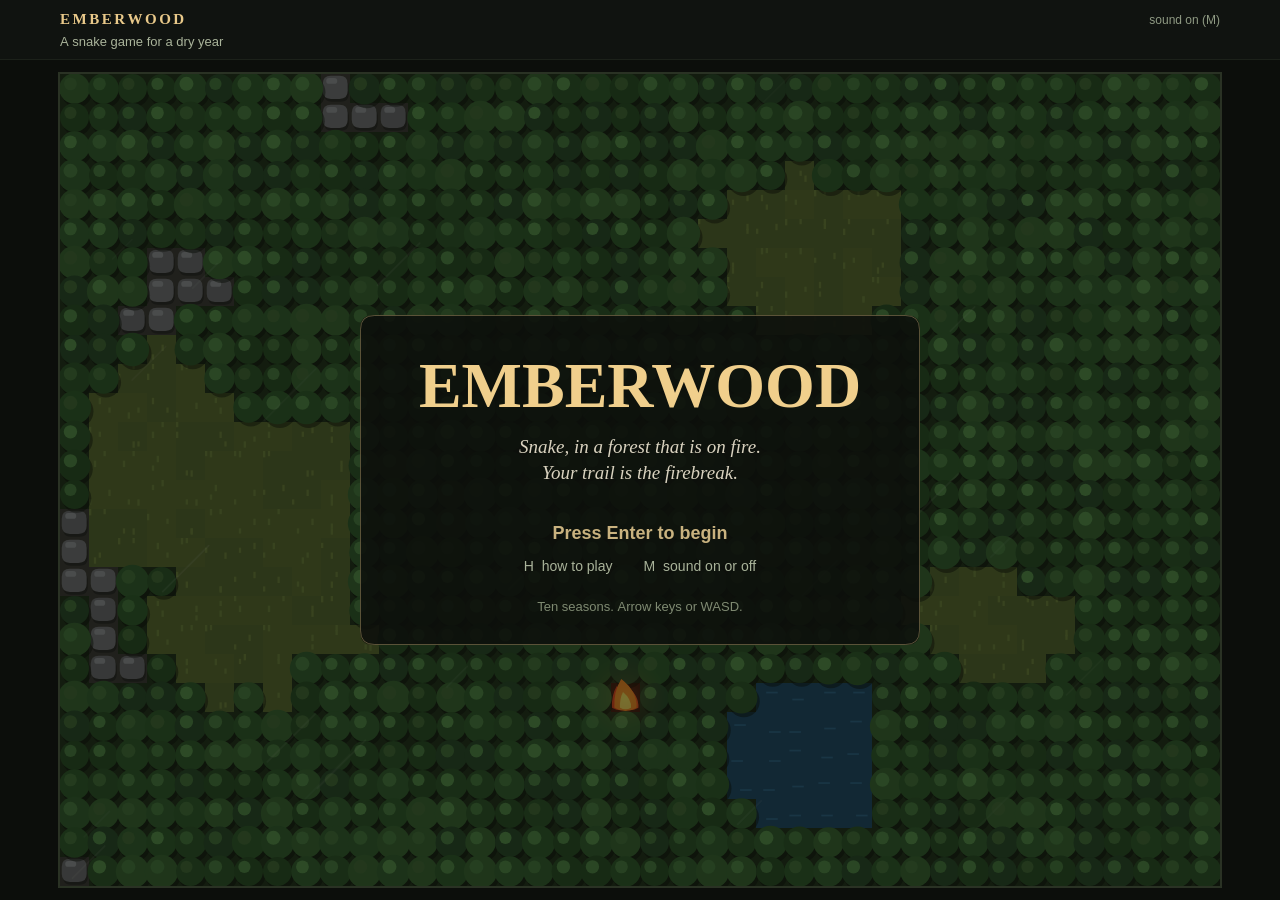
==== emberwood/Emberwood.html @ 61c98f0e "Emberwood: a snake game where your trail is the firebreak Single-file HTML game for Mac (double-clic" ====
<!doctype html>
<html lang="en">
<head>
<meta charset="utf-8">
<meta name="viewport" content="width=device-width, initial-scale=1">
<title>Emberwood</title>
<style>
  html, body { margin: 0; height: 100%; background: #0c0e0b; overflow: hidden; }
  canvas { display: block; outline: none; }
</style>
</head>
<body>
<canvas id="c" tabindex="0"></canvas>
<script>
/*
  EMBERWOOD
  Snake, in a forest that is on fire. Your trail is the firebreak.

  Everything is in this one file: no libraries, no network, no assets.
  Double-click the file to play in your browser.
*/
(function () {
'use strict';

// ---------------------------------------------------------------- constants
const COLS = 40, ROWS = 28, N = COLS * ROWS;
const STEP = 25;                 // simulation step in ms (40 steps per second)
const FIRE_EVERY = 10;           // fire spreads every 10 steps (250 ms)
const GROUND = 0, TREE = 1, FIRE = 2, ASH = 3, ROCK = 4, WATER = 5, MEADOW = 6;
const DIRV = { up: [0, -1], down: [0, 1], left: [-1, 0], right: [1, 0] };
const OPP = { up: 'down', down: 'up', left: 'right', right: 'left' };
const N4 = [[1, 0], [-1, 0], [0, 1], [0, -1]];
// wind directions, clockwise from east (the direction the wind blows toward)
const WIND = [[1, 0], [1, 1], [0, 1], [-1, 1], [-1, 0], [-1, -1], [0, -1], [1, -1]]
  .map(v => { const l = Math.hypot(v[0], v[1]); return [v[0] / l, v[1] / l]; });
const START_LEN = 4, FRUIT_GROW = 2, MIN_STRIKE_DIST = 12, DEW_RADIUS = 6;
const sec = s => Math.round(s * 1000 / STEP);

// ---------------------------------------------------------------- random
function mulberry32(a) {
  return function () {
    a |= 0; a = a + 0x6D2B79F5 | 0;
    let t = Math.imul(a ^ a >>> 15, 1 | a);
    t = t + Math.imul(t ^ t >>> 7, 61 | t) ^ t;
    return ((t ^ t >>> 14) >>> 0) / 4294967296;
  };
}
let rand = mulberry32((Date.now() ^ 0x9e3779b9) >>> 0);
const ri = n => Math.floor(rand() * n);

// ---------------------------------------------------------------- seasons
// spread: chance per fire step that fire jumps to a neighbouring tree (before wind)
// burn: fire steps a tree burns for; burst: chance a strike also lights each neighbour
// spot: chance per burning tree per fire step of an ember jumping 2-3 cells downwind
// road / brush: steps per move on open ground / when pushing into trees
// target: percentage of the forest that must survive the season
const LEVELS = [
  { name: 'First Spark', blurb: 'A calm day. Three strikes. Learn how fire moves.',
    seed: 101, meadows: 6, lakes: 1, rocks: 4, river: 0, strikes: 3, pairs: 0, window: 40, warn: 3.0,
    wind: 0.15, shift: 0, spread: 0.052, burn: 12, burst: 0.3, spot: 0, road: 5, brush: 7, fruit: 3, dew: 0, target: 74 },
  { name: 'Kindling', blurb: 'A light breeze. Fire runs faster downwind.',
    seed: 202, meadows: 5, lakes: 2, rocks: 4, river: 0, strikes: 4, pairs: 0, window: 48, warn: 2.8,
    wind: 0.3, shift: 0, spread: 0.052, burn: 12, burst: 0.4, spot: 0, road: 5, brush: 7, fruit: 3, dew: 0, target: 70 },
  { name: 'The River', blurb: 'Water stops fire, and it stops you. Cross at the fords. The wind will turn.',
    seed: 303, meadows: 4, lakes: 0, rocks: 3, river: 1, strikes: 5, pairs: 0, window: 54, warn: 2.6,
    wind: 0.32, shift: 24, spread: 0.052, burn: 12, burst: 0.4, spot: 0, road: 5, brush: 7, fruit: 3, dew: 1, target: 66 },
  { name: 'Gusts', blurb: 'Strong wind carries embers over thin firebreaks. Cut wider downwind.',
    seed: 404, meadows: 4, lakes: 1, rocks: 4, river: 0, strikes: 6, pairs: 0, window: 58, warn: 2.5,
    wind: 0.55, shift: 18, spread: 0.05, burn: 12, burst: 0.4, spot: 0.0015, road: 4, brush: 6, fruit: 3, dew: 1, target: 64 },
  { name: 'Twin Bolts', blurb: 'Lightning now strikes in pairs. Choose which fire to fight first.',
    seed: 505, meadows: 4, lakes: 2, rocks: 5, river: 2, strikes: 8, pairs: 1, window: 60, warn: 2.4,
    wind: 0.4, shift: 22, spread: 0.052, burn: 12, burst: 0.5, spot: 0.0015, road: 4, brush: 6, fruit: 3, dew: 1, target: 60 },
  { name: 'Old Growth', blurb: 'Deep forest with no meadows to slow the fire.',
    seed: 606, meadows: 0, lakes: 1, rocks: 7, river: 0, strikes: 7, pairs: 0, window: 64, warn: 2.3,
    wind: 0.4, shift: 20, spread: 0.05, burn: 12, burst: 0.5, spot: 0.0015, road: 4, brush: 6, fruit: 4, dew: 1, target: 56 },
  { name: 'Dry Season', blurb: 'Everything is tinder. Warnings come later.',
    seed: 707, meadows: 3, lakes: 0, rocks: 3, river: 1, strikes: 8, pairs: 1, window: 64, warn: 2.1,
    wind: 0.45, shift: 18, spread: 0.056, burn: 12, burst: 0.55, spot: 0.002, road: 4, brush: 6, fruit: 4, dew: 1, target: 46 },
  { name: 'Squall', blurb: 'A gale that keeps changing its mind.',
    seed: 808, meadows: 4, lakes: 2, rocks: 4, river: 0, strikes: 8, pairs: 0, window: 68, warn: 2.0,
    wind: 0.7, shift: 13, spread: 0.056, burn: 12, burst: 0.5, spot: 0.003, road: 4, brush: 6, fruit: 4, dew: 1, target: 46 },
  { name: 'Tinderbox', blurb: 'More strikes than you can reach. Save what you can.',
    seed: 909, meadows: 3, lakes: 1, rocks: 5, river: 2, strikes: 10, pairs: 1, window: 70, warn: 1.9,
    wind: 0.5, shift: 16, spread: 0.058, burn: 12, burst: 0.6, spot: 0.0025, road: 4, brush: 6, fruit: 4, dew: 1, target: 40 },
  { name: 'Crown Fire', blurb: 'The last storm of the year.',
    seed: 1010, meadows: 2, lakes: 1, rocks: 5, river: 1, strikes: 12, pairs: 1, window: 75, warn: 1.8,
    wind: 0.6, shift: 15, spread: 0.06, burn: 12, burst: 0.6, spot: 0.003, road: 4, brush: 6, fruit: 4, dew: 1, target: 32 },
];

function cfgFor(i) {
  if (i < LEVELS.length) return LEVELS[i];
  const e = i - LEVELS.length + 1, b = LEVELS[i % LEVELS.length];
  return Object.assign({}, b, {
    name: 'Endless ' + e + ': ' + b.name, blurb: 'The storms keep coming.',
    seed: b.seed * 31 + e * 7919, strikes: 12 + e, pairs: 1, window: 75, warn: Math.max(1.4, 1.8 - 0.05 * e),
    wind: Math.min(0.85, 0.55 + 0.04 * e), shift: 14, spread: Math.min(0.075, 0.06 + 0.002 * e), burn: 12,
    burst: 0.6, spot: 0.003, road: 4, brush: 6, fruit: 4, dew: 1, target: Math.max(20, 34 - 2 * e),
  });
}

// ---------------------------------------------------------------- state
function loadBest() { try { return parseInt(localStorage.getItem('emberwood.best') || '0', 10) || 0; } catch (e) { return 0; } }
function saveBest() { try { localStorage.setItem('emberwood.best', String(S.best)); } catch (e) { /* private mode */ } }

const S = {
  mode: 'title', modeT: 0,
  season: 0, endless: false, score: 0, lives: 3, best: loadBest(), seasonsCleared: 0, lifeGained: false,
  cfg: LEVELS[0],
  T: new Uint8Array(N), burn: new Uint8Array(N), V: new Uint8Array(N),
  snake: [], dir: 'right', queue: [], grow: 0, moveCD: 0, spawn: { x: 6, y: 14 },
  st: 0, acc: 0,
  schedule: [], strikes: [],
  wind: 0, windStr: 0, windNext: -1, windShiftAt: -1,
  fruits: [], fruitQ: [], dew: null, dewAt: -1,
  trees0: 1, burned: 0, carved: 0, fireIdx: [], fireCount: 0,
  eaten: 0, groundedN: 0, endT: 0, result: null, deathReason: '',
  dirty: true, noSnake: false,
  demoAcc: 0, demoClock: 0, demoNext: 0,
  fx: { p: [], txt: [], bolts: [], flash: 0, shake: 0 },
};

// ---------------------------------------------------------------- map generation
function generate(cfg) {
  const r = mulberry32(cfg.seed);
  const T = S.T;
  T.fill(TREE); S.burn.fill(0);
  for (let i = 0; i < N; i++) S.V[i] = Math.floor(r() * 256);
  const inb = (x, y) => x >= 0 && y >= 0 && x < COLS && y < ROWS;
  const blob = (cx, cy, rad, type) => {
    for (let y = Math.floor(cy - rad - 2); y <= cy + rad + 2; y++)
      for (let x = Math.floor(cx - rad - 2); x <= cx + rad + 2; x++) {
        if (!inb(x, y)) continue;
        const d = Math.hypot(x - cx, (y - cy) * 1.15);
        if (d < rad + (r() - 0.5) * 1.4) T[y * COLS + x] = type;
      }
  };
  for (let k = 0; k < cfg.meadows; k++) blob(2 + r() * 36, 2 + r() * 24, 1.6 + r() * 2.2, MEADOW);
  for (let k = 0; k < cfg.lakes; k++) blob(4 + r() * 32, 3 + r() * 22, 1.8 + r() * 1.8, WATER);
  for (let k = 0; k < cfg.rocks; k++) {
    let x = Math.floor(r() * COLS), y = Math.floor(r() * ROWS);
    const len = 5 + Math.floor(r() * 10);
    for (let s = 0; s < len; s++) {
      if (inb(x, y)) T[y * COLS + x] = ROCK;
      const d = N4[Math.floor(r() * 4)]; x += d[0]; y += d[1];
    }
  }
  if (cfg.river === 1) {            // north to south
    let x = 13 + Math.floor(r() * 14);
    const fords = [4 + Math.floor(r() * 4), 12 + Math.floor(r() * 4), 20 + Math.floor(r() * 4)];
    for (let y = 0; y < ROWS; y++) {
      const ford = fords.some(f => y === f || y === f + 1);
      for (let w = 0; w < 2; w++) T[y * COLS + x + w] = ford ? MEADOW : WATER;
      if (r() < 0.35 && y < ROWS - 1) {
        const nx = Math.max(12, Math.min(COLS - 4, x + (r() < 0.5 ? -1 : 1)));
        if (nx !== x) { const join = nx > x ? x + 2 : x - 1; if (inb(join, y)) T[y * COLS + join] = ford ? MEADOW : WATER; }
        x = nx;
      }
    }
  } else if (cfg.river === 2) {     // west to east
    let y = 6 + Math.floor(r() * 4);
    const fords = [8 + Math.floor(r() * 5), 19 + Math.floor(r() * 5), 30 + Math.floor(r() * 5)];
    for (let x = 0; x < COLS; x++) {
      const ford = fords.some(f => x === f || x === f + 1);
      for (let w = 0; w < 2; w++) T[(y + w) * COLS + x] = ford ? MEADOW : WATER;
      if (r() < 0.3 && x < COLS - 1) {
        const ny = Math.max(4, Math.min(ROWS - 4, y + (r() < 0.5 ? -1 : 1)));
        if (ny !== y) { const join = ny > y ? y + 2 : y - 1; if (inb(x, join)) T[join * COLS + x] = ford ? MEADOW : WATER; }
        y = ny;
      }
    }
  }
  // the glade the snake starts in
  const sx = S.spawn.x, sy = S.spawn.y;
  for (let y = sy - 2; y <= sy + 2; y++) for (let x = 1; x <= sx + 3; x++) T[y * COLS + x] = MEADOW;
  // anything you cannot reach becomes rock
  const seen = new Uint8Array(N), q = [sy * COLS + sx]; seen[q[0]] = 1;
  while (q.length) {
    const i = q.pop(), x = i % COLS, y = (i / COLS) | 0;
    for (const d of N4) {
      const nx = x + d[0], ny = y + d[1]; if (!inb(nx, ny)) continue;
      const j = ny * COLS + nx;
      if (seen[j] || T[j] === ROCK || T[j] === WATER) continue;
      seen[j] = 1; q.push(j);
    }
  }
  let trees = 0;
  for (let i = 0; i < N; i++) {
    if (!seen[i] && T[i] !== ROCK && T[i] !== WATER) T[i] = ROCK;
    if (T[i] === TREE) trees++;
  }
  S.trees0 = trees;
  S.dirty = true;
}

// ---------------------------------------------------------------- season flow
function setMode(m) { S.mode = m; S.modeT = 0; }

function startGame() {
  S.score = 0; S.lives = 3; S.seasonsCleared = 0; S.endless = false;
  startSeason(0);
  sfx('start');
}

function startSeason(i) {
  S.season = i; S.cfg = cfgFor(i);
  generate(S.cfg);
  S.burned = 0; S.carved = 0; S.st = 0; S.acc = 0; S.eaten = 0; S.groundedN = 0; S.endT = 0;
  S.result = null; S.lifeGained = false; S.seasonScore0 = S.score;
  S.fireIdx = []; S.fireCount = 0;
  resetSnake();
  S.fruits = []; S.fruitQ = [];
  for (let k = 0; k < S.cfg.fruit; k++) spawnFruit();
  S.dew = null; S.dewAt = S.cfg.dew ? sec(S.cfg.window * 0.45) : -1;
  buildSchedule();
  S.strikes = [];
  S.wind = ri(8); S.windStr = S.cfg.wind; S.windNext = -1;
  S.windShiftAt = S.cfg.shift ? sec(S.cfg.shift) : -1;
  S.fx.p.length = 0; S.fx.txt.length = 0; S.fx.bolts.length = 0;
  setMode('ready');
}

function resetSnake() {
  S.snake = [];
  for (let k = 0; k < START_LEN; k++) S.snake.push({ x: S.spawn.x - k, y: S.spawn.y });
  S.dir = 'right'; S.queue = []; S.grow = 0; S.moveCD = 1;
}

function buildSchedule() {
  const cfg = S.cfg;
  const groups = cfg.pairs ? Math.ceil(cfg.strikes / 2) : cfg.strikes;
  const first = sec(3.5), span = sec(cfg.window) - first;
  let left = cfg.strikes;
  S.schedule = [];
  for (let g = 0; g < groups; g++) {
    const land = first + Math.round(span * (g + 0.15 + 0.7 * rand()) / groups);
    const count = cfg.pairs ? Math.min(2, left) : 1; left -= count;
    S.schedule.push({ warnAt: Math.max(1, land - sec(cfg.warn)), landAt: land, count, started: false, done: false });
  }
}

function strikesLeft() { let n = 0; for (const g of S.schedule) if (!g.done) n += g.count; return n; }

function endSeason(pass) {
  const saved = savedPct();
  const res = { pass, saved, fruit: S.eaten, grounded: S.groundedN, length: S.snake.length, points: 0, lifeGained: false };
  if (pass) {
    res.forestPts = Math.round(saved) * 10;
    res.lengthPts = S.snake.length * 5;
    res.bonus = 250;
    res.points = res.forestPts + res.lengthPts + res.bonus;
    S.score += res.points;
    S.seasonsCleared++;
    if (S.seasonsCleared % 3 === 0 && S.lives < 5) { S.lives++; res.lifeGained = true; }
    sfx('clear');
  } else {
    S.lives--;
    sfx('fail');
  }
  if (S.score > S.best) { S.best = S.score; saveBest(); }
  S.result = res;
  setMode('tally');
}

function afterTally() {
  const r = S.result;
  if (!r.pass && S.lives <= 0) { setMode('gameover'); return; }
  if (!r.pass) { startSeason(S.season); return; }
  if (S.season === LEVELS.length - 1 && !S.endless) { setMode('victory'); return; }
  startSeason(S.season + 1);
}

function die(reason) {
  S.deathReason = reason;
  setMode('dying');
  sfx('death');
  S.fx.shake = 10;
  for (const s of S.snake) for (let k = 0; k < 3; k++)
    particle({ x: s.x + 0.5, y: s.y + 0.5, vx: (rand() - 0.5) * 5, vy: (rand() - 0.5) * 5, life: 900, size: 0.18, col: k ? '#bff7ee' : '#ff9b5a', kind: 'spark' });
}

function afterDeath() {
  S.lives--;
  if (S.score > S.best) { S.best = S.score; saveBest(); }
  if (S.lives <= 0) { setMode('gameover'); return; }
  resetSnake();
  setMode('ready');
}

const DEATH_TEXT = {
  fire: 'You slithered into the fire.', rock: 'You hit a rock.', water: 'You swam into the river. Snakes in this wood cannot swim.',
  edge: 'You ran off the edge of the wood.', self: 'You bit your own tail.',
};

// ---------------------------------------------------------------- simulation
function step() {
  S.st++;
  if (!S.noSnake && --S.moveCD <= 0) { moveSnake(); if (S.mode !== 'play') return; }
  if (S.st % FIRE_EVERY === 0) fireStep();
  strikesUpdate();
  windUpdate();
  fruitUpdate();
  dewUpdate();
  checkEnd();
}

function into(h, d, nb) { if (!nb) return false; const v = DIRV[d]; return h.x + v[0] === nb.x && h.y + v[1] === nb.y; }
function segAt(x, y) { const sn = S.snake; for (let k = 0; k < sn.length; k++) if (sn[k].x === x && sn[k].y === y) return k; return -1; }

function moveSnake() {
  const h = S.snake[0], neck = S.snake[1];
  while (S.queue.length) { const d = S.queue.shift(); if (!into(h, d, neck)) { S.dir = d; break; } }
  if (into(h, S.dir, neck)) S.dir = OPP[S.dir];
  const v = DIRV[S.dir], nx = h.x + v[0], ny = h.y + v[1];
  if (nx < 0 || ny < 0 || nx >= COLS || ny >= ROWS) return die('edge');
  const i = ny * COLS + nx, c = S.T[i];
  if (c === ROCK) return die('rock');
  if (c === WATER) return die('water');
  if (c === FIRE) return die('fire');
  const k = segAt(nx, ny);
  if (k >= 0 && !(k === S.snake.length - 1 && S.grow === 0)) return die('self');
  S.snake.unshift({ x: nx, y: ny });
  if (S.grow > 0) S.grow--; else S.snake.pop();
  let brush = false;
  if (c === TREE) {
    S.T[i] = GROUND; S.carved++; brush = true; S.dirty = true;
    for (let n = 0; n < 3; n++)
      particle({ x: nx + 0.5, y: ny + 0.5, vx: (rand() - 0.5) * 3, vy: (rand() - 0.5) * 3, life: 500, size: 0.12, col: rand() < 0.5 ? '#4f8a42' : '#6ea653', kind: 'leaf' });
    sfx('rustle');
  }
  const f = S.fruits.findIndex(o => o.x === nx && o.y === ny);
  if (f >= 0) {
    S.fruits.splice(f, 1); S.grow += FRUIT_GROW; S.eaten++; S.score += 50;
    S.fruitQ.push(S.st + sec(2 + rand() * 3));
    text(nx + 0.5, ny - 0.2, '+50', '#ffd27a');
    for (let n = 0; n < 8; n++) particle({ x: nx + 0.5, y: ny + 0.5, vx: (rand() - 0.5) * 6, vy: (rand() - 0.5) * 6, life: 500, size: 0.1, col: '#ffcf6a', kind: 'spark' });
    sfx('eat');
  }
  if (S.dew && S.dew.x === nx && S.dew.y === ny) douse(nx, ny);
  S.moveCD = brush ? S.cfg.brush : S.cfg.road;
}

function ignite(j) {
  S.T[j] = FIRE; S.burn[j] = S.cfg.burn + ri(5); S.burned++;
  const x = j % COLS, y = (j / COLS) | 0;
  const f = S.fruits.findIndex(o => o.x === x && o.y === y);
  if (f >= 0) { S.fruits.splice(f, 1); S.fruitQ.push(S.st + sec(3 + rand() * 3)); }
  if (S.dew && S.dew.x === x && S.dew.y === y) S.dew = null;
}

function fireStep() {
  const T = S.T, B = S.burn, cfg = S.cfg, w = WIND[S.wind], ws = S.windStr;
  const ign = [], list = [];
  for (let i = 0; i < N; i++) {
    if (T[i] !== FIRE) continue;
    const x = i % COLS, y = (i / COLS) | 0;
    for (let k = 0; k < 4; k++) {
      const dx = N4[k][0], dy = N4[k][1], nx = x + dx, ny = y + dy;
      if (nx < 0 || ny < 0 || nx >= COLS || ny >= ROWS) continue;
      const j = ny * COLS + nx;
      if (T[j] !== TREE) continue;
      const f = Math.max(0.12, 1 + 1.8 * ws * (dx * w[0] + dy * w[1]));
      if (rand() < cfg.spread * f) ign.push(j);
    }
    if (cfg.spot > 0 && ws > 0.2 && rand() < cfg.spot) {
      const d = 2 + ri(2), tx = Math.round(x + w[0] * d), ty = Math.round(y + w[1] * d);
      if (tx >= 0 && ty >= 0 && tx < COLS && ty < ROWS && T[ty * COLS + tx] === TREE) {
        ign.push(ty * COLS + tx);
        for (let n = 0; n < 4; n++) particle({ x: x + 0.5, y: y + 0.5, vx: (tx - x) * (1.2 + rand() * 0.5), vy: (ty - y) * (1.2 + rand() * 0.5) - 0.5, life: 700, size: 0.09, col: '#ffb347', kind: 'spark' });
      }
    }
    if (--B[i] <= 0) T[i] = ASH; else list.push(i);
  }
  for (const j of ign) if (T[j] === TREE) { ignite(j); list.push(j); }
  S.fireIdx = list; S.fireCount = list.length; S.dirty = true;
}

function pickTarget() {
  const h = S.snake[0];
  let best = null, bs = -1;
  for (let a = 0; a < 500; a++) {
    if (best && a > 80) break;
    const x = ri(COLS), y = ri(ROWS), i = y * COLS + x;
    if (S.T[i] !== TREE) continue;
    if (h && Math.abs(x - h.x) + Math.abs(y - h.y) < MIN_STRIKE_DIST) continue;
    if (S.strikes.some(s => Math.abs(s.x - x) + Math.abs(s.y - y) < 6)) continue;
    let sc = rand() * 3;
    for (let dy = -2; dy <= 2; dy++) for (let dx = -2; dx <= 2; dx++) {
      const xx = x + dx, yy = y + dy;
      if (xx >= 0 && yy >= 0 && xx < COLS && yy < ROWS && S.T[yy * COLS + xx] === TREE) sc++;
    }
    if (sc > bs) { bs = sc; best = { x, y }; }
  }
  return best;
}

function strikesUpdate() {
  for (const g of S.schedule) {
    if (!g.started && S.st >= g.warnAt) {
      g.started = true;
      for (let c = 0; c < g.count; c++) { const t = pickTarget(); if (t) S.strikes.push({ x: t.x, y: t.y, warnAt: S.st, landAt: g.landAt }); }
      sfx('warn');
    }
  }
  for (let k = S.strikes.length - 1; k >= 0; k--) {
    const s = S.strikes[k];
    if (S.st >= s.landAt) { S.strikes.splice(k, 1); land(s); }
  }
  for (const g of S.schedule) if (g.started && !g.done && S.st >= g.landAt) g.done = true;
}

function land(s) {
  const i = s.y * COLS + s.x;
  bolt(s.x, s.y);
  if (S.T[i] === TREE) {
    ignite(i); S.fireIdx.push(i); S.fireCount++;
    for (const d of N4) {
      const nx = s.x + d[0], ny = s.y + d[1];
      if (nx < 0 || ny < 0 || nx >= COLS || ny >= ROWS) continue;
      const j = ny * COLS + nx;
      if (S.T[j] === TREE && rand() < S.cfg.burst) { ignite(j); S.fireIdx.push(j); S.fireCount++; }
    }
  } else if (S.T[i] === GROUND) {
    S.score += 30; S.groundedN++;
    text(s.x + 0.5, s.y - 0.3, 'Grounded +30', '#bfe6ff');
    sfx('ground');
  }
  S.dirty = true;
}

function windUpdate() {
  const cfg = S.cfg;
  if (!cfg.shift || S.windShiftAt < 0) return;
  if (S.windNext < 0 && S.st >= S.windShiftAt - sec(3)) {
    const turn = (rand() < 0.5 ? -1 : 1) * (rand() < 0.6 ? 1 : 2);
    S.windNext = (S.wind + turn + 8) % 8;
  }
  if (S.st >= S.windShiftAt) {
    S.wind = S.windNext; S.windNext = -1;
    S.windShiftAt = S.st + Math.round(sec(cfg.shift) * (0.8 + 0.4 * rand()));
    sfx('wind');
  }
}

function spawnFruit() {
  const h = S.snake[0];
  for (let a = 0; a < 400; a++) {
    const x = ri(COLS), y = ri(ROWS);
    if (S.T[y * COLS + x] !== TREE) continue;
    if (h && Math.abs(x - h.x) + Math.abs(y - h.y) < 6) continue;
    if (S.fruits.some(f => f.x === x && f.y === y)) continue;
    if (S.dew && S.dew.x === x && S.dew.y === y) continue;
    S.fruits.push({ x, y, ph: rand() * 6.28 });
    return true;
  }
  return false;
}

function fruitUpdate() {
  for (let k = S.fruitQ.length - 1; k >= 0; k--) {
    if (S.st >= S.fruitQ[k]) { S.fruitQ.splice(k, 1); if (!spawnFruit()) S.fruitQ.push(S.st + sec(3)); }
  }
}

function dewUpdate() {
  if (S.dewAt > 0 && S.st >= S.dewAt && !S.dew) {
    S.dewAt = -1;
    const h = S.snake[0];
    for (let a = 0; a < 400; a++) {
      const x = ri(COLS), y = ri(ROWS);
      if (S.T[y * COLS + x] !== TREE) continue;
      if (h && Math.abs(x - h.x) + Math.abs(y - h.y) < 8) continue;
      if (S.fruits.some(f => f.x === x && f.y === y)) continue;
      S.dew = { x, y, until: S.st + sec(20) };
      sfx('dew');
      break;
    }
  }
  if (S.dew && S.st > S.dew.until) S.dew = null;
}

function douse(cx, cy) {
  S.dew = null;
  let n = 0;
  for (let y = cy - DEW_RADIUS; y <= cy + DEW_RADIUS; y++) for (let x = cx - DEW_RADIUS; x <= cx + DEW_RADIUS; x++) {
    if (x < 0 || y < 0 || x >= COLS || y >= ROWS) continue;
    if (Math.hypot(x - cx, y - cy) > DEW_RADIUS + 0.3) continue;
    const i = y * COLS + x;
    if (S.T[i] === FIRE) { S.T[i] = ASH; n++; }
  }
  S.fireIdx = S.fireIdx.filter(i => S.T[i] === FIRE); S.fireCount = S.fireIdx.length;
  S.score += 40;
  text(cx + 0.5, cy - 0.3, n ? 'Rain! ' + n + ' fires out' : 'Rain +40', '#a8dcff');
  for (let k = 0; k < 90; k++) {
    const a = rand() * 6.28, rr = rand() * DEW_RADIUS;
    particle({ x: cx + 0.5 + Math.cos(a) * rr, y: cy + 0.5 + Math.sin(a) * rr - 1.5, vx: 0.4, vy: 7 + rand() * 4, life: 380 + rand() * 300, size: 0.06, col: '#bfe3ff', kind: 'rain' });
  }
  S.dirty = true;
  sfx('rain');
}

function savedPct() { return 100 * (1 - S.burned / Math.max(1, S.trees0)); }

function checkEnd() {
  if (S.mode !== 'play') return;
  if (savedPct() < S.cfg.target) { endSeason(false); return; }
  const pending = strikesLeft() > 0 || S.strikes.length > 0;
  if (!pending && S.fireCount === 0) {
    if (++S.endT > sec(1)) endSeason(true);
  } else S.endT = 0;
  // safety valve: a long-burning season ends in rain
  if (S.st > sec(S.cfg.window + 150)) {
    for (let i = 0; i < N; i++) if (S.T[i] === FIRE) S.T[i] = ASH;
    S.fireIdx = []; S.fireCount = 0; S.dirty = true;
  }
}

function enqueue(d) {
  const last = S.queue.length ? S.queue[S.queue.length - 1] : S.dir;
  if (d === last) return;
  if (S.queue.length && d === OPP[last]) return;
  if (S.queue.length >= 3) return;
  S.queue.push(d);
}

// ---------------------------------------------------------------- title-screen demo
function demoInit() {
  S.cfg = Object.assign({}, LEVELS[3], { seed: (Math.random() * 1e9) | 0, spot: 0.003 });
  generate(S.cfg);
  S.snake = []; S.strikes = []; S.fruits = []; S.dew = null; S.burned = 0; S.fireIdx = []; S.fireCount = 0;
  S.wind = ri(8); S.windStr = 0.5; S.demoAcc = 0; S.demoClock = 0; S.demoNext = 2;
}
function demoUpdate(dt) {
  S.demoAcc += dt;
  while (S.demoAcc >= 250) {
    S.demoAcc -= 250; S.demoClock++;
    fireStep();
    if (S.demoClock >= S.demoNext) {
      const t = pickTarget();
      if (t) { bolt(t.x, t.y, true); ignite(t.y * COLS + t.x); }
      S.demoNext = S.demoClock + 14 + ri(18);
      if (rand() < 0.3) S.wind = (S.wind + (rand() < 0.5 ? 1 : 7)) % 8;
    }
    if (S.burned > S.trees0 * 0.7) demoInit();
  }
}

// ---------------------------------------------------------------- effects
function particle(p) { p.max = p.life; if (S.fx.p.length < 700) S.fx.p.push(p); }
function text(x, y, s, col) { S.fx.txt.push({ x, y, s, col, t: 0, dur: 1300 }); }
function bolt(x, y, quiet) {
  const pts = []; let px = x + 0.5 + (rand() - 0.5) * 4, py = -1;
  const ty = y + 0.5, steps = 9;
  for (let k = 0; k <= steps; k++) {
    const f = k / steps;
    pts.push([k === steps ? x + 0.5 : px + (x + 0.5 - px) * f + (rand() - 0.5) * 1.6, py + (ty - py) * f]);
  }
  S.fx.bolts.push({ pts, t: 0, dur: 380 });
  if (!quiet) { S.fx.flash = 0.32; S.fx.shake = Math.max(S.fx.shake, 4); sfx('thunder'); }
  else S.fx.flash = Math.max(S.fx.flash, 0.12);
  for (let k = 0; k < 14; k++) particle({ x: x + 0.5, y: y + 0.5, vx: (rand() - 0.5) * 8, vy: (rand() - 0.5) * 8, life: 450, size: 0.08, col: '#e8f6ff', kind: 'spark' });
}

function updateFx(dt) {
  const fx = S.fx, s = dt / 1000;
  const w = WIND[S.wind], ws = S.windStr;
  for (let k = fx.p.length - 1; k >= 0; k--) {
    const p = fx.p[k];
    p.life -= dt;
    if (p.life <= 0) { fx.p.splice(k, 1); continue; }
    if (p.kind === 'smoke') { p.vx += (w[0] * ws * 2.2 - p.vx) * s * 0.8; p.vy += (w[1] * ws * 2.2 - 0.6 - p.vy) * s * 0.8; p.size += s * 0.45; }
    else if (p.kind === 'leaf' || p.kind === 'spark') { p.vx *= Math.pow(0.05, s); p.vy *= Math.pow(0.05, s); }
    p.x += p.vx * s; p.y += p.vy * s;
  }
  for (let k = fx.txt.length - 1; k >= 0; k--) { fx.txt[k].t += dt; if (fx.txt[k].t > fx.txt[k].dur) fx.txt.splice(k, 1); }
  for (let k = fx.bolts.length - 1; k >= 0; k--) { fx.bolts[k].t += dt; if (fx.bolts[k].t > fx.bolts[k].dur) fx.bolts.splice(k, 1); }
  fx.flash = Math.max(0, fx.flash - s * 1.4);
  fx.shake = Math.max(0, fx.shake - s * 30);
  // smoke from fires
  const live = S.mode === 'play' || S.mode === 'title' || S.mode === 'howto' || S.mode === 'ready' || S.mode === 'dying';
  if (live && S.fireIdx.length) {
    const want = Math.min(5, S.fireIdx.length * 0.03 * (dt / 16));
    let n = Math.floor(want) + (rand() < want % 1 ? 1 : 0);
    let smoke = 0; for (const p of fx.p) if (p.kind === 'smoke') smoke++;
    while (n-- > 0 && smoke++ < 260) {
      const i = S.fireIdx[ri(S.fireIdx.length)];
      if (S.T[i] !== FIRE) continue;
      particle({ x: i % COLS + 0.5, y: ((i / COLS) | 0) + 0.3, vx: 0, vy: -0.5, life: 1800 + rand() * 1600, size: 0.35, col: '', kind: 'smoke' });
    }
  }
  // wind streaks
  for (const st of streaks) {
    st.x += w[0] * (2 + ws * 9) * s * st.spd; st.y += w[1] * (2 + ws * 9) * s * st.spd;
    if (st.x < -3) st.x += COLS + 6; if (st.x > COLS + 3) st.x -= COLS + 6;
    if (st.y < -3) st.y += ROWS + 6; if (st.y > ROWS + 3) st.y -= ROWS + 6;
  }
}
const streaks = [];
for (let k = 0; k < 42; k++) streaks.push({ x: Math.random() * COLS, y: Math.random() * ROWS, spd: 0.6 + Math.random() * 0.8, len: 0.8 + Math.random() * 1.6, a: 0.05 + Math.random() * 0.08 });

// ---------------------------------------------------------------- audio
let AC = null, master = null, noiseBuf = null, muted = false;
let lastRustle = 0, crackleBudget = 0;
function ensureAudio() {
  try {
    if (!AC) {
      const C = window.AudioContext || window.webkitAudioContext; if (!C) return;
      AC = new C(); master = AC.createGain(); master.gain.value = muted ? 0 : 0.55; master.connect(AC.destination);
      noiseBuf = AC.createBuffer(1, AC.sampleRate * 2, AC.sampleRate);
      const d = noiseBuf.getChannelData(0); for (let i = 0; i < d.length; i++) d[i] = Math.random() * 2 - 1;
    }
    if (AC.state === 'suspended') AC.resume();
  } catch (e) { AC = null; }
}
function tone(f, dur, o) {
  if (!AC || muted) return; o = o || {};
  const t = AC.currentTime + (o.delay || 0);
  const osc = AC.createOscillator(), g = AC.createGain();
  osc.type = o.type || 'sine'; osc.frequency.setValueAtTime(f, t);
  if (o.slide) osc.frequency.exponentialRampToValueAtTime(o.slide, t + dur);
  g.gain.setValueAtTime(0.0001, t); g.gain.exponentialRampToValueAtTime(o.vol || 0.15, t + (o.attack || 0.01));
  g.gain.exponentialRampToValueAtTime(0.0001, t + dur);
  osc.connect(g); g.connect(master); osc.start(t); osc.stop(t + dur + 0.05);
}
function noise(dur, o) {
  if (!AC || muted || !noiseBuf) return; o = o || {};
  const t = AC.currentTime + (o.delay || 0);
  const src = AC.createBufferSource(); src.buffer = noiseBuf; src.playbackRate.value = o.rate || 1;
  const fl = AC.createBiquadFilter(); fl.type = o.type || 'lowpass'; fl.frequency.setValueAtTime(o.freq || 1000, t);
  if (o.freqTo) fl.frequency.exponentialRampToValueAtTime(o.freqTo, t + dur);
  fl.Q.value = o.q || 0.8;
  const g = AC.createGain(); g.gain.setValueAtTime(0.0001, t); g.gain.exponentialRampToValueAtTime(o.vol || 0.2, t + (o.attack || 0.005));
  g.gain.exponentialRampToValueAtTime(0.0001, t + dur);
  src.connect(fl); fl.connect(g); g.connect(master);
  src.start(t, Math.random() * 1.5); src.stop(t + dur + 0.05);
}
function sfx(name) {
  if (!AC || muted) return;
  switch (name) {
    case 'start': tone(392, 0.18, { type: 'triangle', vol: 0.12 }); tone(587, 0.3, { type: 'triangle', vol: 0.12, delay: 0.12 }); break;
    case 'eat': tone(660, 0.12, { type: 'triangle', vol: 0.16, slide: 990 }); tone(1320, 0.18, { type: 'sine', vol: 0.07, delay: 0.06 }); break;
    case 'rustle': { const now = performance.now(); if (now - lastRustle < 90) return; lastRustle = now; noise(0.07, { type: 'bandpass', freq: 2200, q: 1.2, vol: 0.035 }); break; }
    case 'warn': tone(1180, 0.09, { type: 'square', vol: 0.04 }); tone(1180, 0.09, { type: 'square', vol: 0.04, delay: 0.16 }); break;
    case 'thunder': noise(0.12, { type: 'highpass', freq: 1800, vol: 0.35 }); noise(1.6, { type: 'lowpass', freq: 600, freqTo: 120, vol: 0.5, delay: 0.05, attack: 0.04 }); break;
    case 'ground': tone(300, 0.25, { type: 'sine', vol: 0.15, slide: 900 }); tone(1200, 0.2, { type: 'triangle', vol: 0.06, delay: 0.12 }); break;
    case 'death': tone(320, 0.7, { type: 'sawtooth', vol: 0.12, slide: 55 }); noise(0.5, { type: 'lowpass', freq: 900, vol: 0.2 }); break;
    case 'clear': [523, 659, 784, 1047].forEach((f, k) => tone(f, 0.6, { type: 'triangle', vol: 0.1, delay: k * 0.09 })); break;
    case 'fail': tone(330, 0.4, { type: 'triangle', vol: 0.12 }); tone(247, 0.7, { type: 'triangle', vol: 0.12, delay: 0.3 }); break;
    case 'wind': noise(1.8, { type: 'bandpass', freq: 500, freqTo: 900, q: 0.6, vol: 0.12, attack: 0.5 }); break;
    case 'dew': tone(1568, 0.25, { type: 'sine', vol: 0.06 }); tone(2093, 0.3, { type: 'sine', vol: 0.05, delay: 0.1 }); break;
    case 'rain': noise(1.4, { type: 'highpass', freq: 3000, vol: 0.18, attack: 0.1 }); tone(784, 0.4, { type: 'sine', vol: 0.08 }); break;
    case 'crackle': noise(0.03, { type: 'bandpass', freq: 1500 + Math.random() * 3000, q: 2, vol: 0.05 + Math.random() * 0.05 }); break;
  }
}
function toggleMute() { muted = !muted; if (master) master.gain.value = muted ? 0 : 0.55; }

// ---------------------------------------------------------------- input
const KEYDIR = { ArrowUp: 'up', ArrowDown: 'down', ArrowLeft: 'left', ArrowRight: 'right', w: 'up', W: 'up', s: 'down', S: 'down', a: 'left', A: 'left', d: 'right', D: 'right' };
function onKey(e) {
  const k = e.key, d = KEYDIR[k];
  if (d || k === ' ' || k.startsWith('Arrow')) e.preventDefault();
  if (e.metaKey || e.ctrlKey) return;
  ensureAudio();
  if (k === 'm' || k === 'M') { toggleMute(); return; }
  switch (S.mode) {
    case 'title':
      if (k === 'Enter' || k === ' ') startGame();
      else if (k === 'h' || k === 'H') setMode('howto');
      break;
    case 'howto':
      if (k === 'Enter' || k === ' ' || k === 'Escape' || k === 'h' || k === 'H') setMode('title');
      break;
    case 'ready':
      if (d && !into(S.snake[0], d, S.snake[1])) { S.dir = d; S.queue = []; S.acc = 0; setMode('play'); }
      else if (k === 'Escape') { S.pausedFrom = 'ready'; setMode('paused'); }
      break;
    case 'play':
      if (d) enqueue(d);
      else if (k === ' ' || k === 'p' || k === 'P' || k === 'Escape') { S.pausedFrom = 'play'; setMode('paused'); }
      break;
    case 'paused':
      if (k === ' ' || k === 'p' || k === 'P' || k === 'Enter' || k === 'Escape') setMode(S.pausedFrom || 'play');
      else if (k === 'q' || k === 'Q') { if (S.score > S.best) { S.best = S.score; saveBest(); } demoInit(); setMode('title'); }
      break;
    case 'tally':
      if ((k === 'Enter' || k === ' ') && S.modeT > 700) afterTally();
      break;
    case 'gameover':
      if ((k === 'Enter' || k === ' ') && S.modeT > 700) { demoInit(); setMode('title'); }
      break;
    case 'victory':
      if ((k === 'Enter' || k === ' ') && S.modeT > 700) { S.endless = true; startSeason(LEVELS.length); }
      else if (k === 'Escape') { demoInit(); setMode('title'); }
      break;
  }
}
window.addEventListener('keydown', onKey);
function autoPause() { if (S.mode === 'play') { S.pausedFrom = 'play'; setMode('paused'); } }
window.addEventListener('blur', autoPause);
document.addEventListener('visibilitychange', () => { if (document.hidden) autoPause(); });

// ---------------------------------------------------------------- rendering
const cv = document.getElementById('c'), ctx = cv.getContext('2d');
const terr = document.createElement('canvas'), tctx = terr.getContext('2d');
const glow = document.createElement('canvas');
let VW = 0, VH = 0, DPR = 1, CELL = 20, OX = 0, OY = 0, BW = 0, BH = 0;
const HUD = 66;
const UI = '-apple-system, BlinkMacSystemFont, "Helvetica Neue", Helvetica, Arial, sans-serif';
const SERIF = '"Iowan Old Style", "Palatino Linotype", Palatino, Georgia, serif';

function resize() {
  DPR = Math.min(2, window.devicePixelRatio || 1);
  VW = window.innerWidth; VH = window.innerHeight;
  cv.width = Math.floor(VW * DPR); cv.height = Math.floor(VH * DPR);
  cv.style.width = VW + 'px'; cv.style.height = VH + 'px';
  CELL = Math.max(8, Math.floor(Math.min((VW - 24) / COLS, (VH - HUD - 14) / ROWS)));
  BW = CELL * COLS; BH = CELL * ROWS;
  OX = Math.floor((VW - BW) / 2); OY = HUD + Math.max(0, Math.floor((VH - HUD - BH - 6) / 2));
  terr.width = Math.floor(BW * DPR); terr.height = Math.floor(BH * DPR);
  glow.width = glow.height = 64;
  const g = glow.getContext('2d'), gr = g.createRadialGradient(32, 32, 0, 32, 32, 32);
  gr.addColorStop(0, 'rgba(255,150,50,0.85)'); gr.addColorStop(0.4, 'rgba(255,90,20,0.35)'); gr.addColorStop(1, 'rgba(255,60,0,0)');
  g.fillStyle = gr; g.fillRect(0, 0, 64, 64);
  S.dirty = true;
}
window.addEventListener('resize', resize);

const CANOPY = ['#2f5a2a', '#356530', '#2b5226', '#3b6b34', '#2a4d2a', '#31602c'];
const CANOPY_HI = ['#4a8040', '#55904a', '#47783d', '#5c9a4f', '#447038', '#4f8644'];

function drawTerrain() {
  const c = CELL, T = S.T, V = S.V, g = tctx;
  g.setTransform(DPR, 0, 0, DPR, 0, 0);
  g.fillStyle = '#22331b'; g.fillRect(0, 0, BW, BH);
  for (let y = 0; y < ROWS; y++) for (let x = 0; x < COLS; x++) {
    const i = y * COLS + x, t = T[i], v = V[i], px = x * c, py = y * c;
    switch (t) {
      case TREE: g.fillStyle = '#22331b'; g.fillRect(px, py, c, c); break;
      case GROUND:
        g.fillStyle = (v & 1) ? '#6b5236' : '#664e33'; g.fillRect(px, py, c, c);
        g.fillStyle = '#58432b'; g.fillRect(px + (v % 7) / 8 * c, py + ((v >> 3) % 7) / 8 * c, c * 0.12, c * 0.12);
        break;
      case MEADOW:
        g.fillStyle = (v & 1) ? '#5f7232' : '#5a6c30'; g.fillRect(px, py, c, c);
        g.fillStyle = '#738a3e';
        g.fillRect(px + (v % 5) / 6 * c, py + ((v >> 2) % 5) / 6 * c, c * 0.08, c * 0.22);
        g.fillRect(px + ((v >> 4) % 5) / 6 * c, py + ((v >> 1) % 5) / 6 * c, c * 0.08, c * 0.18);
        break;
      case ASH:
        g.fillStyle = (v & 1) ? '#2d2927' : '#2a2624'; g.fillRect(px, py, c, c);
        g.fillStyle = '#47413c'; g.fillRect(px + (v % 6) / 7 * c, py + ((v >> 3) % 6) / 7 * c, c * 0.1, c * 0.1);
        g.fillStyle = '#3b3430'; g.fillRect(px + ((v >> 2) % 6) / 7 * c, py + ((v >> 5) % 6) / 7 * c, c * 0.14, c * 0.08);
        break;
      case FIRE:
        g.fillStyle = '#3d1a0e'; g.fillRect(px, py, c, c); break;
      case WATER:
        g.fillStyle = '#1f4d6c'; g.fillRect(px, py, c, c);
        g.fillStyle = '#2e6a90'; g.fillRect(px + c * 0.15 + (v % 4) * c * 0.1, py + c * (0.3 + ((v >> 2) % 4) * 0.12), c * 0.4, Math.max(1, c * 0.06));
        break;
      case ROCK:
        g.fillStyle = '#3f3d38'; g.fillRect(px, py, c, c);
        break;
    }
  }
  // rocks as boulders
  for (let y = 0; y < ROWS; y++) for (let x = 0; x < COLS; x++) {
    const i = y * COLS + x; if (T[i] !== ROCK) continue;
    const v = V[i], px = x * c, py = y * c;
    g.fillStyle = '#2b2a27'; rrect(g, px + c * 0.1, py + c * 0.16, c * 0.86, c * 0.8, c * 0.28); g.fill();
    g.fillStyle = (v & 1) ? '#7a7b7e' : '#717275'; rrect(g, px + c * 0.06, py + c * 0.06, c * 0.86, c * 0.8, c * 0.28); g.fill();
    g.fillStyle = '#9c9ea2'; rrect(g, px + c * 0.18, py + c * 0.14, c * 0.38, c * 0.2, c * 0.1); g.fill();
  }
  // canopies, back to front so lower rows overlap upper
  for (let y = 0; y < ROWS; y++) for (let x = 0; x < COLS; x++) {
    const i = y * COLS + x; if (T[i] !== TREE) continue;
    const v = V[i], cx = x * c + c / 2, cy = y * c + c / 2, r = c * (0.5 + (v % 4) * 0.025);
    g.fillStyle = 'rgba(8,14,6,0.45)'; g.beginPath(); g.arc(cx + c * 0.08, cy + c * 0.13, r, 0, 6.283); g.fill();
    g.fillStyle = CANOPY[v % CANOPY.length]; g.beginPath(); g.arc(cx, cy, r, 0, 6.283); g.fill();
    g.fillStyle = CANOPY_HI[(v >> 3) % CANOPY_HI.length];
    g.beginPath(); g.arc(cx - c * 0.14, cy - c * 0.16, r * 0.42, 0, 6.283); g.fill();
  }
  S.dirty = false;
}

function rrect(g, x, y, w, h, r) {
  r = Math.min(r, w / 2, h / 2);
  g.beginPath(); g.moveTo(x + r, y); g.lineTo(x + w - r, y); g.quadraticCurveTo(x + w, y, x + w, y + r);
  g.lineTo(x + w, y + h - r); g.quadraticCurveTo(x + w, y + h, x + w - r, y + h); g.lineTo(x + r, y + h);
  g.quadraticCurveTo(x, y + h, x, y + h - r); g.lineTo(x, y + r); g.quadraticCurveTo(x, y, x + r, y); g.closePath();
}

function drawFire(now) {
  const c = CELL, T = S.T;
  const list = S.fireIdx;
  // flames
  for (const i of list) {
    if (T[i] !== FIRE) continue;
    const x = i % COLS, y = (i / COLS) | 0, v = S.V[i];
    const frac = Math.min(1, S.burn[i] / Math.max(1, S.cfg.burn));
    const fl = 0.75 + 0.25 * Math.sin(now * 0.013 + v);
    const cx = OX + x * c + c / 2, by = OY + y * c + c * 0.85;
    const h = c * (0.55 + 0.6 * frac) * fl, w = c * (0.26 + 0.12 * frac);
    const sway = Math.sin(now * 0.009 + v * 0.7) * c * 0.12 + WIND[S.wind][0] * S.windStr * c * 0.25;
    flame(cx - c * 0.16, by, h * 0.75, w * 0.8, sway, '#d8401c');
    flame(cx + c * 0.14, by, h * 0.8, w * 0.8, sway, '#e2521f');
    flame(cx, by, h, w, sway, '#ff8a22');
    flame(cx, by, h * 0.55, w * 0.5, sway * 0.6, '#ffd65a');
  }
  // glow
  ctx.save(); ctx.globalCompositeOperation = 'lighter';
  for (const i of list) {
    if (T[i] !== FIRE) continue;
    const x = i % COLS, y = (i / COLS) | 0;
    ctx.globalAlpha = 0.28 + 0.12 * Math.sin(now * 0.02 + S.V[i]);
    ctx.drawImage(glow, OX + x * c + c / 2 - c * 1.4, OY + y * c + c / 2 - c * 1.4, c * 2.8, c * 2.8);
  }
  ctx.restore();
}
function flame(x, y, h, w, sway, col) {
  ctx.fillStyle = col; ctx.beginPath();
  ctx.moveTo(x - w, y);
  ctx.quadraticCurveTo(x - w * 1.1, y - h * 0.55, x + sway, y - h);
  ctx.quadraticCurveTo(x + w * 1.1, y - h * 0.55, x + w, y);
  ctx.quadraticCurveTo(x, y + w * 0.6, x - w, y);
  ctx.fill();
}

function drawSnake(now) {
  const sn = S.snake, L = sn.length, c = CELL;
  if (!L) return;
  const dying = S.mode === 'dying';
  const px = s => OX + s.x * c + c / 2, py = s => OY + s.y * c + c / 2;
  ctx.lineCap = 'round'; ctx.lineJoin = 'round';
  // outline
  ctx.strokeStyle = '#0a1a1c'; ctx.lineWidth = c * 0.8;
  ctx.beginPath(); ctx.moveTo(px(sn[0]), py(sn[0]));
  for (let k = 1; k < L; k++) ctx.lineTo(px(sn[k]), py(sn[k]));
  if (L === 1) ctx.lineTo(px(sn[0]) + 0.01, py(sn[0]));
  ctx.stroke();
  // body, coloured head to tail
  for (let k = L - 1; k >= 1; k--) {
    const t = k / Math.max(1, L - 1);
    let col = mix([159, 243, 228], [42, 140, 152], t);
    if (dying && Math.floor(S.modeT / 110) % 2 === 0) col = [255, 150, 110];
    ctx.strokeStyle = 'rgb(' + col.join(',') + ')'; ctx.lineWidth = c * 0.62;
    ctx.beginPath(); ctx.moveTo(px(sn[k]), py(sn[k])); ctx.lineTo(px(sn[k - 1]), py(sn[k - 1])); ctx.stroke();
  }
  // scales
  ctx.fillStyle = 'rgba(10,40,45,0.35)';
  for (let k = 2; k < L; k += 2) { ctx.beginPath(); ctx.arc(px(sn[k]), py(sn[k]), c * 0.11, 0, 6.283); ctx.fill(); }
  // head
  const h = sn[0], hx = px(h), hy = py(h), dv = DIRV[S.dir];
  ctx.fillStyle = dying && Math.floor(S.modeT / 110) % 2 === 0 ? '#ff9b6e' : '#b9fbef';
  ctx.beginPath(); ctx.arc(hx, hy, c * 0.42, 0, 6.283); ctx.fill();
  ctx.strokeStyle = '#0a1a1c'; ctx.lineWidth = Math.max(1, c * 0.06); ctx.stroke();
  const ex = -dv[1], ey = dv[0];
  for (const sgn of [-1, 1]) {
    const x = hx + dv[0] * c * 0.14 + ex * sgn * c * 0.18, y = hy + dv[1] * c * 0.14 + ey * sgn * c * 0.18;
    ctx.fillStyle = '#0b1416'; ctx.beginPath(); ctx.arc(x, y, c * 0.085, 0, 6.283); ctx.fill();
    ctx.fillStyle = '#fff'; ctx.beginPath(); ctx.arc(x + dv[0] * c * 0.03, y + dv[1] * c * 0.03, c * 0.03, 0, 6.283); ctx.fill();
  }
  // tongue flick
  if (!dying && Math.sin(now * 0.006) > 0.6) {
    ctx.strokeStyle = '#ff5d6c'; ctx.lineWidth = Math.max(1, c * 0.05);
    const tx = hx + dv[0] * c * 0.42, ty = hy + dv[1] * c * 0.42;
    ctx.beginPath(); ctx.moveTo(tx, ty); ctx.lineTo(tx + dv[0] * c * 0.2, ty + dv[1] * c * 0.2); ctx.stroke();
  }
}
function mix(a, b, t) { return [0, 1, 2].map(k => Math.round(a[k] + (b[k] - a[k]) * t)); }

function drawPickups(now) {
  const c = CELL;
  for (const f of S.fruits) {
    const cx = OX + f.x * c + c / 2, cy = OY + f.y * c + c / 2;
    const p = 0.5 + 0.5 * Math.sin(now * 0.005 + f.ph);
    ctx.strokeStyle = 'rgba(255,214,120,' + (0.25 + 0.35 * p) + ')'; ctx.lineWidth = Math.max(1, c * 0.07);
    ctx.beginPath(); ctx.arc(cx, cy, c * (0.42 + 0.08 * p), 0, 6.283); ctx.stroke();
    ctx.fillStyle = '#2a0d07'; ctx.beginPath(); ctx.arc(cx + c * 0.04, cy + c * 0.06, c * 0.27, 0, 6.283); ctx.fill();
    ctx.fillStyle = '#ff5b3a'; ctx.beginPath(); ctx.arc(cx, cy + c * 0.02, c * 0.26, 0, 6.283); ctx.fill();
    ctx.fillStyle = '#ffb49a'; ctx.beginPath(); ctx.arc(cx - c * 0.09, cy - c * 0.06, c * 0.08, 0, 6.283); ctx.fill();
    ctx.fillStyle = '#8fd060'; ctx.beginPath(); ctx.ellipse(cx + c * 0.08, cy - c * 0.27, c * 0.11, c * 0.05, -0.6, 0, 6.283); ctx.fill();
  }
  if (S.dew) {
    const d = S.dew, cx = OX + d.x * c + c / 2, cy = OY + d.y * c + c / 2;
    const left = (d.until - S.st) / sec(20);
    const p = 0.5 + 0.5 * Math.sin(now * 0.008);
    if (left > 0.25 || Math.floor(now / 150) % 2) {
      ctx.strokeStyle = 'rgba(150,210,255,' + (0.3 + 0.4 * p) + ')'; ctx.lineWidth = Math.max(1, c * 0.07);
      ctx.beginPath(); ctx.arc(cx, cy, c * (0.5 + 0.12 * p), 0, 6.283); ctx.stroke();
      ctx.fillStyle = '#7cc4ff'; ctx.beginPath();
      ctx.moveTo(cx, cy - c * 0.36); ctx.quadraticCurveTo(cx + c * 0.3, cy + c * 0.02, cx, cy + c * 0.3);
      ctx.quadraticCurveTo(cx - c * 0.3, cy + c * 0.02, cx, cy - c * 0.36); ctx.fill();
      ctx.fillStyle = '#e6f5ff'; ctx.beginPath(); ctx.arc(cx - c * 0.07, cy + c * 0.02, c * 0.06, 0, 6.283); ctx.fill();
    }
  }
}

function drawStrikes(now) {
  const c = CELL;
  for (const s of S.strikes) {
    const p = Math.min(1, (S.st - s.warnAt) / Math.max(1, s.landAt - s.warnAt));
    const cx = OX + s.x * c + c / 2, cy = OY + s.y * c + c / 2;
    const fl = Math.floor(now / (p > 0.7 ? 70 : 140)) % 2;
    // a faint column of light from the sky
    const grd = ctx.createLinearGradient(0, OY, 0, cy);
    grd.addColorStop(0, 'rgba(200,225,255,0)'); grd.addColorStop(1, 'rgba(200,225,255,' + (0.06 + 0.14 * p) + ')');
    ctx.fillStyle = grd; ctx.fillRect(cx - c * 0.35, OY, c * 0.7, cy - OY);
    ctx.strokeStyle = 'rgba(225,240,255,' + (0.55 + 0.45 * fl) + ')'; ctx.lineWidth = Math.max(1.5, c * 0.09);
    ctx.beginPath(); ctx.arc(cx, cy, c * (1.6 - 1.05 * p), 0, 6.283); ctx.stroke();
    ctx.lineWidth = Math.max(1, c * 0.06);
    const a = c * 0.7;
    ctx.beginPath(); ctx.moveTo(cx - a, cy); ctx.lineTo(cx - a * 0.4, cy); ctx.moveTo(cx + a * 0.4, cy); ctx.lineTo(cx + a, cy);
    ctx.moveTo(cx, cy - a); ctx.lineTo(cx, cy - a * 0.4); ctx.moveTo(cx, cy + a * 0.4); ctx.lineTo(cx, cy + a); ctx.stroke();
    // time left
    ctx.strokeStyle = 'rgba(255,240,170,0.95)'; ctx.lineWidth = Math.max(2, c * 0.12);
    ctx.beginPath(); ctx.arc(cx, cy, c * 0.42, -Math.PI / 2, -Math.PI / 2 + (1 - p) * 6.283); ctx.stroke();
  }
}

function drawFx(now) {
  const c = CELL, fx = S.fx;
  for (const p of fx.p) {
    const a = Math.max(0, p.life / p.max);
    const x = OX + p.x * c, y = OY + p.y * c;
    if (p.kind === 'smoke') {
      ctx.fillStyle = 'rgba(60,56,54,' + (0.22 * a * Math.min(1, (p.max - p.life) / 300)) + ')';
      ctx.beginPath(); ctx.arc(x, y, c * p.size, 0, 6.283); ctx.fill();
    } else if (p.kind === 'rain') {
      ctx.strokeStyle = 'rgba(190,225,255,' + (0.7 * a) + ')'; ctx.lineWidth = Math.max(1, c * 0.05);
      ctx.beginPath(); ctx.moveTo(x, y); ctx.lineTo(x - c * 0.05, y - c * 0.35); ctx.stroke();
    } else {
      ctx.globalAlpha = a; ctx.fillStyle = p.col;
      ctx.fillRect(x - c * p.size / 2, y - c * p.size / 2, c * p.size, c * p.size);
      ctx.globalAlpha = 1;
    }
  }
  for (const b of fx.bolts) {
    const a = 1 - b.t / b.dur;
    ctx.save(); ctx.lineJoin = 'round';
    for (const [wd, col] of [[c * 0.4, 'rgba(140,190,255,' + 0.35 * a + ')'], [Math.max(2, c * 0.12), 'rgba(245,250,255,' + a + ')']]) {
      ctx.strokeStyle = col; ctx.lineWidth = wd; ctx.beginPath();
      b.pts.forEach((pt, k) => { const x = OX + pt[0] * c, y = OY + pt[1] * c; if (k) ctx.lineTo(x, y); else ctx.moveTo(x, y); });
      ctx.stroke();
    }
    ctx.restore();
  }
  for (const t of fx.txt) {
    const a = 1 - t.t / t.dur;
    ctx.font = '700 ' + Math.max(12, Math.round(c * 0.62)) + 'px ' + UI; ctx.textAlign = 'center';
    ctx.fillStyle = 'rgba(0,0,0,' + 0.6 * a + ')'; ctx.fillText(t.s, OX + t.x * c + 1, OY + (t.y - t.t / 900) * c + 1);
    ctx.globalAlpha = a; ctx.fillStyle = t.col; ctx.fillText(t.s, OX + t.x * c, OY + (t.y - t.t / 900) * c); ctx.globalAlpha = 1;
  }
}

function drawWind() {
  const c = CELL, w = WIND[S.wind], ws = S.windStr;
  if (ws < 0.05) return;
  ctx.lineCap = 'round'; ctx.lineWidth = Math.max(1, c * 0.06);
  for (const s of streaks) {
    ctx.strokeStyle = 'rgba(235,240,230,' + (s.a * Math.min(1, ws * 1.6)) + ')';
    const x = OX + s.x * c, y = OY + s.y * c;
    if (x < OX || y < OY || x > OX + BW || y > OY + BH) continue;
    ctx.beginPath(); ctx.moveTo(x, y); ctx.lineTo(x - w[0] * s.len * c * (0.6 + ws), y - w[1] * s.len * c * (0.6 + ws)); ctx.stroke();
  }
}

// ----- HUD
function drawHUD(now) {
  ctx.fillStyle = '#101310'; ctx.fillRect(0, 0, VW, HUD - 6);
  ctx.fillStyle = '#1c211a'; ctx.fillRect(0, HUD - 7, VW, 1);
  const L = OX, R = OX + BW, y1 = 24, y2 = 46;
  ctx.textBaseline = 'alphabetic';
  // title and season
  ctx.textAlign = 'left';
  ctx.fillStyle = '#e9c98a'; ctx.font = '600 15px ' + SERIF; spaced('EMBERWOOD', L, y1, 2.5);
  if (S.mode === 'title' || S.mode === 'howto') {
    ctx.fillStyle = '#a9b39a'; ctx.font = '13px ' + UI; ctx.fillText('A snake game for a dry year', L, y2);
    ctx.textAlign = 'right'; ctx.fillStyle = '#8f9a83'; ctx.font = '12px ' + UI;
    ctx.fillText(muted ? 'sound off (M)' : 'sound on (M)', R, y1);
    if (S.best) ctx.fillText('best ' + S.best, R, y2);
    ctx.textAlign = 'left';
    return;
  }
  ctx.fillStyle = '#a9b39a'; ctx.font = '13px ' + UI;
  const sname = S.season < LEVELS.length ? 'Season ' + (S.season + 1) + ' of ' + LEVELS.length + ': ' + S.cfg.name : S.cfg.name;
  ctx.fillText(sname, L, y2);
  // forest bar
  const fx0 = L + BW * 0.30, fw = BW * 0.22;
  const saved = savedPct(), tgt = S.cfg.target;
  const danger = saved - tgt < 6 && S.mode === 'play';
  ctx.fillStyle = '#8f9a83'; ctx.font = '600 11px ' + UI; spaced('FOREST', fx0, y1 - 4, 1.5);
  ctx.textAlign = 'right'; ctx.fillStyle = danger && Math.floor(now / 250) % 2 ? '#ff8a5a' : '#dfe8d2'; ctx.font = '700 14px ' + UI;
  ctx.fillText(Math.max(0, saved).toFixed(0) + '%', fx0 + fw, y1 - 3);
  ctx.textAlign = 'left';
  ctx.fillStyle = '#26301f'; rrect(ctx, fx0, y1 + 3, fw, 10, 5); ctx.fill();
  const fill = Math.max(0, Math.min(1, saved / 100));
  ctx.fillStyle = danger ? '#d9733f' : '#5f9a45'; rrect(ctx, fx0, y1 + 3, Math.max(10, fw * fill), 10, 5); ctx.fill();
  const tx = fx0 + fw * tgt / 100;
  ctx.fillStyle = '#ffdd88'; ctx.fillRect(tx - 1, y1, 2, 16);
  ctx.fillStyle = '#8f9a83'; ctx.font = '11px ' + UI;
  ctx.fillText('keep above ' + tgt + '%', fx0, y2 + 2);
  // storm
  const sx0 = L + BW * 0.57;
  ctx.fillStyle = '#8f9a83'; ctx.font = '600 11px ' + UI; spaced('STORM', sx0, y1 - 4, 1.5);
  const left = strikesLeft();
  const total = S.cfg.strikes;
  const bw = Math.min(12, (BW * 0.13) / Math.max(1, total));
  for (let k = 0; k < total; k++) boltIcon(sx0 + k * bw + 1, y1 + 1, bw * 0.62, k < left ? '#f3e7a0' : '#3a3f33');
  ctx.fillStyle = '#8f9a83'; ctx.font = '11px ' + UI;
  const fires = S.fireCount;
  ctx.fillText(left ? left + ' strike' + (left === 1 ? '' : 's') + ' to come' : (fires ? 'storm passed, ' + fires + ' burning' : 'storm passed'), sx0, y2 + 2);
  // wind
  const wx0 = L + BW * 0.73, wcx = wx0 + 16, wcy = y1 + 8;
  ctx.strokeStyle = '#3a4434'; ctx.lineWidth = 1.5; ctx.beginPath(); ctx.arc(wcx, wcy, 15, 0, 6.283); ctx.stroke();
  windArrow(wcx, wcy, S.wind, 12, '#e6eedc', 2.5);
  if (S.windNext >= 0 && Math.floor(now / 200) % 2) windArrow(wcx, wcy, S.windNext, 12, '#ffb36a', 2);
  ctx.textAlign = 'left'; ctx.fillStyle = '#8f9a83'; ctx.font = '600 11px ' + UI; spaced('WIND', wx0 + 38, y1 - 4, 1.5);
  ctx.fillStyle = S.windNext >= 0 ? '#ffb36a' : '#dfe8d2'; ctx.font = '12px ' + UI;
  const wn = S.windStr < 0.25 ? 'light' : S.windStr < 0.45 ? 'breezy' : S.windStr < 0.65 ? 'strong' : 'gale';
  ctx.fillText(S.windNext >= 0 ? 'turning' : wn, wx0 + 38, y1 + 13);
  // score and lives
  ctx.textAlign = 'right';
  ctx.fillStyle = '#8f9a83'; ctx.font = '600 11px ' + UI; ctx.fillText('SCORE', R - 90, y1 - 4);
  ctx.fillStyle = '#f2ead6'; ctx.font = '700 18px ' + UI; ctx.fillText(String(S.score), R - 90, y1 + 14);
  ctx.fillStyle = '#8f9a83'; ctx.font = '11px ' + UI; ctx.fillText('best ' + S.best, R - 90, y2 + 2);
  ctx.fillStyle = '#8f9a83'; ctx.font = '600 11px ' + UI; ctx.fillText('LIVES', R, y1 - 4);
  for (let k = 0; k < 5; k++) {
    ctx.fillStyle = k < S.lives ? '#9ff3e4' : '#2a332a';
    ctx.beginPath(); ctx.arc(R - 6 - k * 14, y1 + 9, 5, 0, 6.283); ctx.fill();
  }
  ctx.fillStyle = '#8f9a83'; ctx.font = '11px ' + UI; ctx.fillText('length ' + S.snake.length, R, y2 + 2);
  ctx.textAlign = 'left';
}
function spaced(s, x, y, sp) { for (const ch of s) { ctx.fillText(ch, x, y); x += ctx.measureText(ch).width + sp; } }
function boltIcon(x, y, w, col) {
  ctx.fillStyle = col; ctx.beginPath();
  ctx.moveTo(x + w * 0.6, y); ctx.lineTo(x + w * 0.1, y + w * 0.9); ctx.lineTo(x + w * 0.45, y + w * 0.9);
  ctx.lineTo(x + w * 0.3, y + w * 1.6); ctx.lineTo(x + w * 0.9, y + w * 0.6); ctx.lineTo(x + w * 0.55, y + w * 0.6); ctx.closePath(); ctx.fill();
}
function windArrow(cx, cy, dirIdx, len, col, lw) {
  const w = WIND[dirIdx];
  const x1 = cx - w[0] * len * 0.8, y1 = cy - w[1] * len * 0.8, x2 = cx + w[0] * len * 0.8, y2 = cy + w[1] * len * 0.8;
  ctx.strokeStyle = col; ctx.fillStyle = col; ctx.lineWidth = lw; ctx.lineCap = 'round';
  ctx.beginPath(); ctx.moveTo(x1, y1); ctx.lineTo(x2, y2); ctx.stroke();
  const a = Math.atan2(w[1], w[0]);
  ctx.beginPath(); ctx.moveTo(x2 + Math.cos(a) * 3, y2 + Math.sin(a) * 3);
  ctx.lineTo(x2 + Math.cos(a + 2.5) * 7, y2 + Math.sin(a + 2.5) * 7);
  ctx.lineTo(x2 + Math.cos(a - 2.5) * 7, y2 + Math.sin(a - 2.5) * 7); ctx.closePath(); ctx.fill();
}

// ----- overlays
function panel(w, h, yOff) {
  const x = OX + (BW - w) / 2, y = OY + (BH - h) / 2 + (yOff || 0);
  ctx.fillStyle = 'rgba(12,14,11,0.86)'; rrect(ctx, x, y, w, h, 14); ctx.fill();
  ctx.strokeStyle = 'rgba(233,201,138,0.35)'; ctx.lineWidth = 1; rrect(ctx, x + 0.5, y + 0.5, w - 1, h - 1, 14); ctx.stroke();
  return { x, y, w, h, cx: x + w / 2 };
}
function centerText(s, cx, y, font, col) { ctx.font = font; ctx.fillStyle = col; ctx.textAlign = 'center'; ctx.fillText(s, cx, y); }
function wrap(s, maxW) {
  const words = s.split(' '), lines = []; let cur = '';
  for (const w of words) { const t = cur ? cur + ' ' + w : w; if (ctx.measureText(t).width > maxW && cur) { lines.push(cur); cur = w; } else cur = t; }
  if (cur) lines.push(cur); return lines;
}

function drawOverlay(now) {
  const m = S.mode;
  if (m === 'title') {
    ctx.fillStyle = 'rgba(8,10,7,0.55)'; ctx.fillRect(OX, OY, BW, BH);
    const P = panel(Math.min(560, BW - 40), 330);
    centerText('EMBERWOOD', P.cx, P.y + 92, '600 ' + Math.min(64, BW / 12) + 'px ' + SERIF, '#f0cf8c');
    centerText('Snake, in a forest that is on fire.', P.cx, P.y + 138, 'italic 19px ' + SERIF, '#d9d2bf');
    centerText('Your trail is the firebreak.', P.cx, P.y + 164, 'italic 19px ' + SERIF, '#d9d2bf');
    const blink = Math.floor(now / 600) % 2 ? '#ffe3a3' : '#c9b27f';
    centerText('Press Enter to begin', P.cx, P.y + 224, '700 18px ' + UI, blink);
    centerText('H  how to play        M  sound on or off', P.cx, P.y + 256, '14px ' + UI, '#a9b39a');
    centerText(S.best ? 'Best score ' + S.best : 'Ten seasons. Arrow keys or WASD.', P.cx, P.y + 296, '13px ' + UI, '#7f8a72');
  } else if (m === 'howto') {
    ctx.fillStyle = 'rgba(8,10,7,0.6)'; ctx.fillRect(OX, OY, BW, BH);
    const P = panel(Math.min(680, BW - 30), Math.min(BH - 20, 470));
    centerText('How to play', P.cx, P.y + 46, '600 28px ' + SERIF, '#f0cf8c');
    const items = [
      'Steer with the arrow keys or WASD. Like any snake, you never stop moving.',
      'Your head clears every tree it moves into, leaving bare ground. Pushing through trees is slower than travelling on open ground, so your old trails become roads.',
      'Lightning marks pulse before they strike. A strike sets the trees on fire. Reach a mark and clear it before it lands to ground the bolt.',
      'Fire spreads from tree to tree, much faster downwind. It cannot cross bare ground, meadow, ash, rock or water. Strong wind throws embers over thin breaks.',
      'Carve firebreaks around fires to contain them. A season ends when the storm has passed and the last flame is out. Keep the forest above the target or lose a life.',
      'Fruit makes you longer and scores points. A blue dew drop brings rain that puts out nearby fire. Running into fire, rock, water, the edge or yourself costs a life.',
    ];
    ctx.font = '15px ' + UI; ctx.textAlign = 'left';
    let y = P.y + 86; const x = P.x + 34, mw = P.w - 68;
    items.forEach((it, k) => {
      ctx.fillStyle = '#e9c98a'; ctx.font = '700 15px ' + UI; ctx.fillText(String(k + 1), x - 16, y);
      ctx.fillStyle = '#d8d6c8'; ctx.font = '15px ' + UI;
      for (const line of wrap(it, mw)) { ctx.fillText(line, x, y); y += 20; }
      y += 9;
    });
    centerText('P or Space to pause.  Enter to go back.', P.cx, P.y + P.h - 20, '13px ' + UI, '#8f9a83');
  } else if (m === 'ready') {
    const P = panel(Math.min(520, BW - 40), 150, -BH * 0.22);
    centerText(S.cfg.name, P.cx, P.y + 44, '600 28px ' + SERIF, '#f0cf8c');
    ctx.font = '15px ' + UI; let y = P.y + 72;
    for (const line of wrap(S.cfg.blurb, P.w - 50)) { centerText(line, P.cx, y, '15px ' + UI, '#d8d6c8'); y += 19; }
    const blink = Math.floor(now / 500) % 2 ? '#ffe3a3' : '#b8a273';
    centerText(S.st > 0 ? 'Press an arrow key to carry on' : 'Keep ' + S.cfg.target + '% of the forest. Press an arrow key to start.', P.cx, P.y + P.h - 18, '600 14px ' + UI, blink);
  } else if (m === 'paused') {
    const P = panel(360, 130);
    centerText('Paused', P.cx, P.y + 56, '600 30px ' + SERIF, '#f0cf8c');
    centerText('Space to carry on.  Q to quit to the title.', P.cx, P.y + 94, '14px ' + UI, '#c9c6b6');
  } else if (m === 'dying') {
    ctx.fillStyle = 'rgba(120,20,10,' + 0.25 * Math.max(0, 1 - S.modeT / 900) + ')'; ctx.fillRect(OX, OY, BW, BH);
    const P = panel(Math.min(500, BW - 40), 70, BH * 0.3);
    centerText(DEATH_TEXT[S.deathReason] || 'Ouch.', P.cx, P.y + 43, '600 17px ' + UI, '#ffb99a');
  } else if (m === 'tally') {
    const r = S.result;
    const P = panel(Math.min(460, BW - 40), r.pass ? 330 : 230);
    centerText(r.pass ? 'The wood still stands' : 'The forest fell', P.cx, P.y + 50, '600 28px ' + SERIF, r.pass ? '#f0cf8c' : '#ff9e7a');
    centerText(S.cfg.name, P.cx, P.y + 76, '14px ' + UI, '#8f9a83');
    const rows = r.pass ? [
      ['Forest saved', r.saved.toFixed(0) + '%  (needed ' + S.cfg.target + '%)'],
      ['Forest points', '+' + r.forestPts], ['Length ' + r.length, '+' + r.lengthPts], ['Season bonus', '+' + r.bonus],
      ['Fruit eaten / bolts grounded', r.fruit + ' / ' + r.grounded],
    ] : [
      ['Forest left', r.saved.toFixed(0) + '%  (needed ' + S.cfg.target + '%)'],
      ['Lives left', String(Math.max(0, S.lives))],
    ];
    let y = P.y + 112;
    for (const [a, b] of rows) {
      ctx.textAlign = 'left'; ctx.font = '15px ' + UI; ctx.fillStyle = '#b7bfa9'; ctx.fillText(a, P.x + 36, y);
      ctx.textAlign = 'right'; ctx.fillStyle = '#f2ead6'; ctx.fillText(b, P.x + P.w - 36, y); y += 27;
    }
    if (r.lifeGained) centerText('An extra life for three seasons cleared', P.cx, y + 4, '600 14px ' + UI, '#9ff3e4');
    const msg = !r.pass && S.lives <= 0 ? 'Enter to see your score' : r.pass ? 'Enter for the next season' : 'Enter to try this season again';
    if (S.modeT > 700) centerText(msg, P.cx, P.y + P.h - 22, '600 14px ' + UI, Math.floor(now / 500) % 2 ? '#ffe3a3' : '#b8a273');
  } else if (m === 'gameover') {
    ctx.fillStyle = 'rgba(8,10,7,0.5)'; ctx.fillRect(OX, OY, BW, BH);
    const P = panel(Math.min(440, BW - 40), 230);
    centerText('Out of lives', P.cx, P.y + 54, '600 30px ' + SERIF, '#ff9e7a');
    centerText('You reached ' + (S.season < LEVELS.length ? 'season ' + (S.season + 1) : S.cfg.name), P.cx, P.y + 90, '15px ' + UI, '#c9c6b6');
    centerText('Score ' + S.score, P.cx, P.y + 130, '700 24px ' + UI, '#f2ead6');
    centerText(S.score >= S.best && S.score > 0 ? 'A new best' : 'Best ' + S.best, P.cx, P.y + 158, '14px ' + UI, '#9ff3e4');
    if (S.modeT > 700) centerText('Enter to return to the title', P.cx, P.y + 200, '600 14px ' + UI, '#c9b27f');
  } else if (m === 'victory') {
    ctx.fillStyle = 'rgba(8,10,7,0.45)'; ctx.fillRect(OX, OY, BW, BH);
    const P = panel(Math.min(520, BW - 40), 260);
    centerText('Ten seasons', P.cx, P.y + 56, '600 32px ' + SERIF, '#f0cf8c');
    centerText('The storms have passed and the wood still stands.', P.cx, P.y + 92, 'italic 17px ' + SERIF, '#d9d2bf');
    centerText('Score ' + S.score, P.cx, P.y + 138, '700 24px ' + UI, '#f2ead6');
    centerText('Best ' + S.best, P.cx, P.y + 164, '14px ' + UI, '#9ff3e4');
    if (S.modeT > 700) {
      centerText('Enter to keep going into endless seasons', P.cx, P.y + 206, '600 14px ' + UI, '#ffe3a3');
      centerText('Esc for the title', P.cx, P.y + 230, '13px ' + UI, '#8f9a83');
    }
  }
}

function render(now) {
  ctx.setTransform(DPR, 0, 0, DPR, 0, 0);
  ctx.fillStyle = '#0c0e0b'; ctx.fillRect(0, 0, VW, VH);
  if (S.dirty) drawTerrain();
  const sh = S.fx.shake;
  ctx.save();
  if (sh > 0) ctx.translate((Math.random() - 0.5) * sh, (Math.random() - 0.5) * sh);
  ctx.beginPath(); ctx.rect(OX, OY, BW, BH); ctx.clip();
  ctx.drawImage(terr, OX, OY, BW, BH);
  drawFire(now);
  drawPickups(now);
  if (S.mode !== 'title' && S.mode !== 'howto') drawSnake(now);
  drawStrikes(now);
  drawFx(now);
  drawWind();
  if (S.fx.flash > 0) { ctx.fillStyle = 'rgba(235,244,255,' + S.fx.flash + ')'; ctx.fillRect(OX, OY, BW, BH); }
  ctx.restore();
  ctx.strokeStyle = '#2a3224'; ctx.lineWidth = 2; ctx.strokeRect(OX - 1, OY - 1, BW + 2, BH + 2);
  drawHUD(now);
  drawOverlay(now);
}

// ---------------------------------------------------------------- main loop
let last = performance.now();
function frame(now) {
  const dt = Math.min(100, now - last); last = now;
  S.modeT += dt;
  if (S.mode === 'play' && !API.manual) {
    S.acc += dt; let n = 0;
    while (S.acc >= STEP && n < 8) { S.acc -= STEP; step(); n++; if (S.mode !== 'play') break; }
    if (S.mode === 'play' && S.fireCount) {
      crackleBudget += Math.min(16, S.fireCount * 0.12) * dt / 1000;
      while (crackleBudget >= 1) { crackleBudget -= 1; sfx('crackle'); }
    }
  }
  if ((S.mode === 'title' || S.mode === 'howto') && !API.manual) demoUpdate(dt);
  if (S.mode === 'dying' && S.modeT > 1300) afterDeath();
  updateFx(dt);
  render(now);
  requestAnimationFrame(frame);
}

// test hooks (harmless in normal play)
const API = window.__ew = {
  S, LEVELS, cfgFor, step, startGame, startSeason, generate, fireStep, enqueue, savedPct, strikesLeft, setMode, demoInit,
  setSeed: s => { rand = mulberry32(s >>> 0); }, manual: false, COLS, ROWS, TYPES: { GROUND, TREE, FIRE, ASH, ROCK, WATER, MEADOW }, sec,
};

resize();
demoInit();
cv.focus();
requestAnimationFrame(frame);
})();
</script>
</body>
</html>
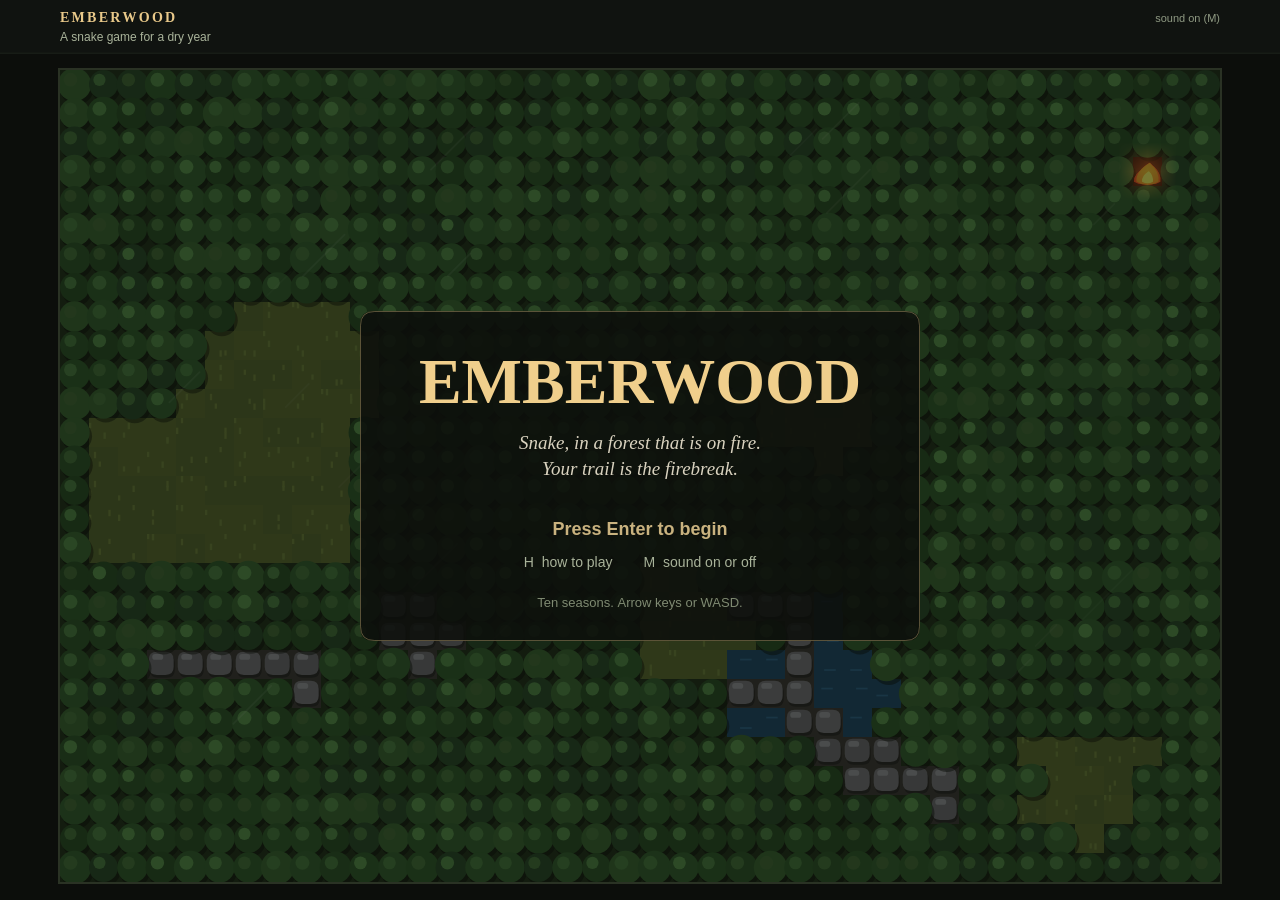
==== commit ecaa61a6: "Emberwood: rebalance, faster rendering, red-team fixes - Clearing a tree costs half a burned tree, s" ====
--- a/emberwood/Emberwood.html
+++ b/emberwood/Emberwood.html
@@ -34,6 +34,8 @@
 const WIND = [[1, 0], [1, 1], [0, 1], [-1, 1], [-1, 0], [-1, -1], [0, -1], [1, -1]]
   .map(v => { const l = Math.hypot(v[0], v[1]); return [v[0] / l, v[1] / l]; });
 const START_LEN = 4, FRUIT_GROW = 2, MIN_STRIKE_DIST = 12, DEW_RADIUS = 6;
+const CARVE_COST = 0.5;   // a tree you clear costs half as much forest as a tree that burns
+const STOMP_STEPS = 8;    // a tree that caught fire this recently (200 ms) can be stomped out by the head, not fatal
 const sec = s => Math.round(s * 1000 / STEP);
 
 // ---------------------------------------------------------------- random
@@ -57,34 +59,34 @@
 const LEVELS = [
   { name: 'First Spark', blurb: 'A calm day. Three strikes. Learn how fire moves.',
     seed: 101, meadows: 6, lakes: 1, rocks: 4, river: 0, strikes: 3, pairs: 0, window: 40, warn: 3.0,
-    wind: 0.15, shift: 0, spread: 0.052, burn: 12, burst: 0.3, spot: 0, road: 5, brush: 7, fruit: 3, dew: 0, target: 74 },
+    wind: 0.15, shift: 0, spread: 0.052, burn: 12, burst: 0.3, spot: 0, road: 5, brush: 7, fruit: 3, dew: 0, target: 72 },
   { name: 'Kindling', blurb: 'A light breeze. Fire runs faster downwind.',
     seed: 202, meadows: 5, lakes: 2, rocks: 4, river: 0, strikes: 4, pairs: 0, window: 48, warn: 2.8,
-    wind: 0.3, shift: 0, spread: 0.052, burn: 12, burst: 0.4, spot: 0, road: 5, brush: 7, fruit: 3, dew: 0, target: 70 },
+    wind: 0.3, shift: 0, spread: 0.052, burn: 12, burst: 0.4, spot: 0, road: 5, brush: 7, fruit: 3, dew: 0, target: 67 },
   { name: 'The River', blurb: 'Water stops fire, and it stops you. Cross at the fords. The wind will turn.',
     seed: 303, meadows: 4, lakes: 0, rocks: 3, river: 1, strikes: 5, pairs: 0, window: 54, warn: 2.6,
-    wind: 0.32, shift: 24, spread: 0.052, burn: 12, burst: 0.4, spot: 0, road: 5, brush: 7, fruit: 3, dew: 1, target: 66 },
+    wind: 0.32, shift: 24, spread: 0.052, burn: 12, burst: 0.4, spot: 0, road: 5, brush: 7, fruit: 3, dew: 1, target: 64 },
   { name: 'Gusts', blurb: 'Strong wind carries embers over thin firebreaks. Cut wider downwind.',
     seed: 404, meadows: 4, lakes: 1, rocks: 4, river: 0, strikes: 6, pairs: 0, window: 58, warn: 2.5,
-    wind: 0.55, shift: 18, spread: 0.05, burn: 12, burst: 0.4, spot: 0.0015, road: 4, brush: 6, fruit: 3, dew: 1, target: 64 },
+    wind: 0.55, shift: 18, spread: 0.05, burn: 12, burst: 0.4, spot: 0.0015, road: 4, brush: 6, fruit: 3, dew: 1, target: 65 },
   { name: 'Twin Bolts', blurb: 'Lightning now strikes in pairs. Choose which fire to fight first.',
     seed: 505, meadows: 4, lakes: 2, rocks: 5, river: 2, strikes: 8, pairs: 1, window: 60, warn: 2.4,
-    wind: 0.4, shift: 22, spread: 0.052, burn: 12, burst: 0.5, spot: 0.0015, road: 4, brush: 6, fruit: 3, dew: 1, target: 60 },
+    wind: 0.4, shift: 22, spread: 0.052, burn: 12, burst: 0.5, spot: 0.0015, road: 4, brush: 6, fruit: 3, dew: 1, target: 55 },
   { name: 'Old Growth', blurb: 'Deep forest with no meadows to slow the fire.',
     seed: 606, meadows: 0, lakes: 1, rocks: 7, river: 0, strikes: 7, pairs: 0, window: 64, warn: 2.3,
-    wind: 0.4, shift: 20, spread: 0.05, burn: 12, burst: 0.5, spot: 0.0015, road: 4, brush: 6, fruit: 4, dew: 1, target: 56 },
+    wind: 0.4, shift: 20, spread: 0.05, burn: 12, burst: 0.5, spot: 0.0015, road: 4, brush: 6, fruit: 4, dew: 1, target: 59 },
   { name: 'Dry Season', blurb: 'Everything is tinder. Warnings come later.',
     seed: 707, meadows: 3, lakes: 0, rocks: 3, river: 1, strikes: 8, pairs: 1, window: 64, warn: 2.1,
-    wind: 0.45, shift: 18, spread: 0.056, burn: 12, burst: 0.55, spot: 0.002, road: 4, brush: 6, fruit: 4, dew: 1, target: 46 },
+    wind: 0.45, shift: 18, spread: 0.048, burn: 12, burst: 0.55, spot: 0.002, road: 4, brush: 6, fruit: 4, dew: 1, target: 55 },
   { name: 'Squall', blurb: 'A gale that keeps changing its mind.',
     seed: 808, meadows: 4, lakes: 2, rocks: 4, river: 0, strikes: 8, pairs: 0, window: 68, warn: 2.0,
-    wind: 0.7, shift: 13, spread: 0.056, burn: 12, burst: 0.5, spot: 0.003, road: 4, brush: 6, fruit: 4, dew: 1, target: 46 },
+    wind: 0.7, shift: 13, spread: 0.048, burn: 12, burst: 0.5, spot: 0.003, road: 4, brush: 6, fruit: 4, dew: 1, target: 54 },
   { name: 'Tinderbox', blurb: 'More strikes than you can reach. Save what you can.',
     seed: 909, meadows: 3, lakes: 1, rocks: 5, river: 2, strikes: 10, pairs: 1, window: 70, warn: 1.9,
-    wind: 0.5, shift: 16, spread: 0.058, burn: 12, burst: 0.6, spot: 0.0025, road: 4, brush: 6, fruit: 4, dew: 1, target: 40 },
+    wind: 0.5, shift: 16, spread: 0.048, burn: 12, burst: 0.6, spot: 0.0025, road: 4, brush: 6, fruit: 4, dew: 1, target: 49 },
   { name: 'Crown Fire', blurb: 'The last storm of the year.',
     seed: 1010, meadows: 2, lakes: 1, rocks: 5, river: 1, strikes: 12, pairs: 1, window: 75, warn: 1.8,
-    wind: 0.6, shift: 15, spread: 0.06, burn: 12, burst: 0.6, spot: 0.003, road: 4, brush: 6, fruit: 4, dew: 1, target: 32 },
+    wind: 0.6, shift: 15, spread: 0.05, burn: 12, burst: 0.6, spot: 0.003, road: 4, brush: 6, fruit: 4, dew: 1, target: 43 },
 ];
 
 function cfgFor(i) {
@@ -93,8 +95,8 @@
   return Object.assign({}, b, {
     name: 'Endless ' + e + ': ' + b.name, blurb: 'The storms keep coming.',
     seed: b.seed * 31 + e * 7919, strikes: 12 + e, pairs: 1, window: 75, warn: Math.max(1.4, 1.8 - 0.05 * e),
-    wind: Math.min(0.85, 0.55 + 0.04 * e), shift: 14, spread: Math.min(0.075, 0.06 + 0.002 * e), burn: 12,
-    burst: 0.6, spot: 0.003, road: 4, brush: 6, fruit: 4, dew: 1, target: Math.max(20, 34 - 2 * e),
+    wind: Math.min(0.85, 0.55 + 0.04 * e), shift: 14, spread: Math.min(0.06, 0.05 + 0.002 * e), burn: 12,
+    burst: 0.6, spot: 0.003, road: 4, brush: 6, fruit: 4, dew: 1, target: Math.max(28, 42 - 2 * e),
   });
 }
 
@@ -114,7 +116,7 @@
   fruits: [], fruitQ: [], dew: null, dewAt: -1,
   trees0: 1, burned: 0, carved: 0, fireIdx: [], fireCount: 0,
   eaten: 0, groundedN: 0, endT: 0, result: null, deathReason: '',
-  dirty: true, noSnake: false,
+  dirty: true, dirtyMark: new Uint8Array(N), dirtyList: [], ignAt: new Int32Array(N), noSnake: false, pausedFrom: 'play', bestAtStart: 0,
   demoAcc: 0, demoClock: 0, demoNext: 0,
   fx: { p: [], txt: [], bolts: [], flash: 0, shake: 0 },
 };
@@ -123,7 +125,7 @@
 function generate(cfg) {
   const r = mulberry32(cfg.seed);
   const T = S.T;
-  T.fill(TREE); S.burn.fill(0);
+  T.fill(TREE); S.burn.fill(0); S.ignAt.fill(-100000);
   for (let i = 0; i < N; i++) S.V[i] = Math.floor(r() * 256);
   const inb = (x, y) => x >= 0 && y >= 0 && x < COLS && y < ROWS;
   const blob = (cx, cy, rad, type) => {
@@ -196,7 +198,7 @@
 function setMode(m) { S.mode = m; S.modeT = 0; }
 
 function startGame() {
-  S.score = 0; S.lives = 3; S.seasonsCleared = 0; S.endless = false;
+  S.score = 0; S.lives = 3; S.seasonsCleared = 0; S.endless = false; S.bestAtStart = S.best;
   startSeason(0);
   sfx('start');
 }
@@ -205,7 +207,7 @@
   S.season = i; S.cfg = cfgFor(i);
   generate(S.cfg);
   S.burned = 0; S.carved = 0; S.st = 0; S.acc = 0; S.eaten = 0; S.groundedN = 0; S.endT = 0;
-  S.result = null; S.lifeGained = false; S.seasonScore0 = S.score;
+  S.result = null; S.lifeGained = false;
   S.fireIdx = []; S.fireCount = 0;
   resetSnake();
   S.fruits = []; S.fruitQ = [];
@@ -242,9 +244,9 @@
 
 function endSeason(pass) {
   const saved = savedPct();
-  const res = { pass, saved, fruit: S.eaten, grounded: S.groundedN, length: S.snake.length, points: 0, lifeGained: false };
+  const res = { pass, saved, burned: S.burned, carved: S.carved, fruit: S.eaten, grounded: S.groundedN, length: S.snake.length, points: 0, lifeGained: false };
   if (pass) {
-    res.forestPts = Math.round(saved) * 10;
+    res.forestPts = Math.floor(saved) * 10;
     res.lengthPts = S.snake.length * 5;
     res.bonus = 250;
     res.points = res.forestPts + res.lengthPts + res.bonus;
@@ -315,14 +317,23 @@
   const i = ny * COLS + nx, c = S.T[i];
   if (c === ROCK) return die('rock');
   if (c === WATER) return die('water');
-  if (c === FIRE) return die('fire');
+  let stomped = false;
+  if (c === FIRE) {
+    if (S.st - S.ignAt[i] > STOMP_STEPS) return die('fire');
+    stomped = true;     // it only just caught: too quick for anyone to react, so the head stamps it out
+  }
   const k = segAt(nx, ny);
   if (k >= 0 && !(k === S.snake.length - 1 && S.grow === 0)) return die('self');
   S.snake.unshift({ x: nx, y: ny });
   if (S.grow > 0) S.grow--; else S.snake.pop();
   let brush = false;
+  if (stomped) {
+    S.T[i] = GROUND; brush = true; touch(i);
+    S.fireIdx = S.fireIdx.filter(j => j !== i); S.fireCount = S.fireIdx.length;
+    text(nx + 0.5, ny - 0.2, 'Stamped out', '#ffc69a');
+  }
   if (c === TREE) {
-    S.T[i] = GROUND; S.carved++; brush = true; S.dirty = true;
+    S.T[i] = GROUND; S.carved++; brush = true; touch(i);
     for (let n = 0; n < 3; n++)
       particle({ x: nx + 0.5, y: ny + 0.5, vx: (rand() - 0.5) * 3, vy: (rand() - 0.5) * 3, life: 500, size: 0.12, col: rand() < 0.5 ? '#4f8a42' : '#6ea653', kind: 'leaf' });
     sfx('rustle');
@@ -340,7 +351,7 @@
 }
 
 function ignite(j) {
-  S.T[j] = FIRE; S.burn[j] = S.cfg.burn + ri(5); S.burned++;
+  S.T[j] = FIRE; S.burn[j] = S.cfg.burn + ri(5); S.burned++; S.ignAt[j] = S.st; touch(j);
   const x = j % COLS, y = (j / COLS) | 0;
   const f = S.fruits.findIndex(o => o.x === x && o.y === y);
   if (f >= 0) { S.fruits.splice(f, 1); S.fruitQ.push(S.st + sec(3 + rand() * 3)); }
@@ -362,16 +373,16 @@
       if (rand() < cfg.spread * f) ign.push(j);
     }
     if (cfg.spot > 0 && ws > 0.2 && rand() < cfg.spot) {
-      const d = 2 + ri(2), tx = Math.round(x + w[0] * d), ty = Math.round(y + w[1] * d);
+      const tx = Math.round(x + w[0] * 2), ty = Math.round(y + w[1] * 2);
       if (tx >= 0 && ty >= 0 && tx < COLS && ty < ROWS && T[ty * COLS + tx] === TREE) {
         ign.push(ty * COLS + tx);
         for (let n = 0; n < 4; n++) particle({ x: x + 0.5, y: y + 0.5, vx: (tx - x) * (1.2 + rand() * 0.5), vy: (ty - y) * (1.2 + rand() * 0.5) - 0.5, life: 700, size: 0.09, col: '#ffb347', kind: 'spark' });
       }
     }
-    if (--B[i] <= 0) T[i] = ASH; else list.push(i);
+    if (--B[i] <= 0) { T[i] = ASH; touch(i); } else list.push(i);
   }
   for (const j of ign) if (T[j] === TREE) { ignite(j); list.push(j); }
-  S.fireIdx = list; S.fireCount = list.length; S.dirty = true;
+  S.fireIdx = list; S.fireCount = list.length;
 }
 
 function pickTarget() {
@@ -383,6 +394,7 @@
     if (S.T[i] !== TREE) continue;
     if (h && Math.abs(x - h.x) + Math.abs(y - h.y) < MIN_STRIKE_DIST) continue;
     if (S.strikes.some(s => Math.abs(s.x - x) + Math.abs(s.y - y) < 6)) continue;
+    if (S.fruits.some(f => f.x === x && f.y === y) || (S.dew && S.dew.x === x && S.dew.y === y)) continue;
     let sc = rand() * 3;
     for (let dy = -2; dy <= 2; dy++) for (let dx = -2; dx <= 2; dx++) {
       const xx = x + dx, yy = y + dy;
@@ -424,7 +436,6 @@
     text(s.x + 0.5, s.y - 0.3, 'Grounded +30', '#bfe6ff');
     sfx('ground');
   }
-  S.dirty = true;
 }
 
 function windUpdate() {
@@ -449,6 +460,7 @@
     if (h && Math.abs(x - h.x) + Math.abs(y - h.y) < 6) continue;
     if (S.fruits.some(f => f.x === x && f.y === y)) continue;
     if (S.dew && S.dew.x === x && S.dew.y === y) continue;
+    if (S.strikes.some(s => s.x === x && s.y === y)) continue;
     S.fruits.push({ x, y, ph: rand() * 6.28 });
     return true;
   }
@@ -470,6 +482,7 @@
       if (S.T[y * COLS + x] !== TREE) continue;
       if (h && Math.abs(x - h.x) + Math.abs(y - h.y) < 8) continue;
       if (S.fruits.some(f => f.x === x && f.y === y)) continue;
+      if (S.strikes.some(s => s.x === x && s.y === y)) continue;
       S.dew = { x, y, until: S.st + sec(20) };
       sfx('dew');
       break;
@@ -485,7 +498,7 @@
     if (x < 0 || y < 0 || x >= COLS || y >= ROWS) continue;
     if (Math.hypot(x - cx, y - cy) > DEW_RADIUS + 0.3) continue;
     const i = y * COLS + x;
-    if (S.T[i] === FIRE) { S.T[i] = ASH; n++; }
+    if (S.T[i] === FIRE) { S.T[i] = ASH; touch(i); n++; }
   }
   S.fireIdx = S.fireIdx.filter(i => S.T[i] === FIRE); S.fireCount = S.fireIdx.length;
   S.score += 40;
@@ -494,11 +507,10 @@
     const a = rand() * 6.28, rr = rand() * DEW_RADIUS;
     particle({ x: cx + 0.5 + Math.cos(a) * rr, y: cy + 0.5 + Math.sin(a) * rr - 1.5, vx: 0.4, vy: 7 + rand() * 4, life: 380 + rand() * 300, size: 0.06, col: '#bfe3ff', kind: 'rain' });
   }
-  S.dirty = true;
   sfx('rain');
 }
 
-function savedPct() { return 100 * (1 - S.burned / Math.max(1, S.trees0)); }
+function savedPct() { return 100 * (1 - (S.burned + CARVE_COST * S.carved) / Math.max(1, S.trees0)); }
 
 function checkEnd() {
   if (S.mode !== 'play') return;
@@ -605,7 +617,7 @@
     if (!AC) {
       const C = window.AudioContext || window.webkitAudioContext; if (!C) return;
       AC = new C(); master = AC.createGain(); master.gain.value = muted ? 0 : 0.55; master.connect(AC.destination);
-      noiseBuf = AC.createBuffer(1, AC.sampleRate * 2, AC.sampleRate);
+      noiseBuf = AC.createBuffer(1, AC.sampleRate * 4, AC.sampleRate);
       const d = noiseBuf.getChannelData(0); for (let i = 0; i < d.length; i++) d[i] = Math.random() * 2 - 1;
     }
     if (AC.state === 'suspended') AC.resume();
@@ -631,7 +643,7 @@
   const g = AC.createGain(); g.gain.setValueAtTime(0.0001, t); g.gain.exponentialRampToValueAtTime(o.vol || 0.2, t + (o.attack || 0.005));
   g.gain.exponentialRampToValueAtTime(0.0001, t + dur);
   src.connect(fl); fl.connect(g); g.connect(master);
-  src.start(t, Math.random() * 1.5); src.stop(t + dur + 0.05);
+  src.start(t, Math.random() * Math.max(0, 3.8 - dur * (o.rate || 1))); src.stop(t + dur + 0.05);
 }
 function sfx(name) {
   if (!AC || muted) return;
@@ -655,10 +667,12 @@
 
 // ---------------------------------------------------------------- input
 const KEYDIR = { ArrowUp: 'up', ArrowDown: 'down', ArrowLeft: 'left', ArrowRight: 'right', w: 'up', W: 'up', s: 'down', S: 'down', a: 'left', A: 'left', d: 'right', D: 'right' };
+const CODEDIR = { KeyW: 'up', KeyS: 'down', KeyA: 'left', KeyD: 'right' };
 function onKey(e) {
-  const k = e.key, d = KEYDIR[k];
+  if (e.metaKey || e.ctrlKey || e.altKey) return;      // leave browser shortcuts alone
+  const k = e.key, d = KEYDIR[k] || CODEDIR[e.code];
   if (d || k === ' ' || k.startsWith('Arrow')) e.preventDefault();
-  if (e.metaKey || e.ctrlKey) return;
+  if (e.repeat && !d) return;                           // holding Space or Enter must not flicker screens
   ensureAudio();
   if (k === 'm' || k === 'M') { toggleMute(); return; }
   switch (S.mode) {
@@ -701,25 +715,26 @@
 // ---------------------------------------------------------------- rendering
 const cv = document.getElementById('c'), ctx = cv.getContext('2d');
 const terr = document.createElement('canvas'), tctx = terr.getContext('2d');
-const glow = document.createElement('canvas');
-let VW = 0, VH = 0, DPR = 1, CELL = 20, OX = 0, OY = 0, BW = 0, BH = 0;
-const HUD = 66;
+// fire glow is drawn as one tiny image (one pixel per cell) scaled up smoothly: cheap however big the fire
+const glowC = document.createElement('canvas'); glowC.width = COLS; glowC.height = ROWS;
+const gctx = glowC.getContext('2d'), glowImg = gctx.createImageData(COLS, ROWS);
+let VW = 0, VH = 0, DPR = 1, CELL = 20, OX = 0, OY = 0, BW = 0, BH = 0, HS = 1, HUD = 66;
 const UI = '-apple-system, BlinkMacSystemFont, "Helvetica Neue", Helvetica, Arial, sans-serif';
 const SERIF = '"Iowan Old Style", "Palatino Linotype", Palatino, Georgia, serif';
 
 function resize() {
-  DPR = Math.min(2, window.devicePixelRatio || 1);
   VW = window.innerWidth; VH = window.innerHeight;
+  HS = Math.max(0.9, Math.min(1.8, Math.min(VW / 1440, VH / 900)));
+  HUD = Math.round(66 * HS);
+  CELL = Math.max(8, Math.floor(Math.min((VW - 24) / COLS, (VH - HUD - 14) / ROWS)));
+  // cap the backing store on very large screens, and keep cells on whole device pixels
+  let dpr = Math.max(1, Math.min(2, window.devicePixelRatio || 1, Math.sqrt(6e6 / Math.max(1, VW * VH))));
+  DPR = Math.max(1, Math.floor(CELL * dpr) / CELL);
   cv.width = Math.floor(VW * DPR); cv.height = Math.floor(VH * DPR);
   cv.style.width = VW + 'px'; cv.style.height = VH + 'px';
-  CELL = Math.max(8, Math.floor(Math.min((VW - 24) / COLS, (VH - HUD - 14) / ROWS)));
   BW = CELL * COLS; BH = CELL * ROWS;
   OX = Math.floor((VW - BW) / 2); OY = HUD + Math.max(0, Math.floor((VH - HUD - BH - 6) / 2));
-  terr.width = Math.floor(BW * DPR); terr.height = Math.floor(BH * DPR);
-  glow.width = glow.height = 64;
-  const g = glow.getContext('2d'), gr = g.createRadialGradient(32, 32, 0, 32, 32, 32);
-  gr.addColorStop(0, 'rgba(255,150,50,0.85)'); gr.addColorStop(0.4, 'rgba(255,90,20,0.35)'); gr.addColorStop(1, 'rgba(255,60,0,0)');
-  g.fillStyle = gr; g.fillRect(0, 0, 64, 64);
+  terr.width = Math.round(BW * DPR); terr.height = Math.round(BH * DPR);
   S.dirty = true;
 }
 window.addEventListener('resize', resize);
@@ -727,58 +742,81 @@
 const CANOPY = ['#2f5a2a', '#356530', '#2b5226', '#3b6b34', '#2a4d2a', '#31602c'];
 const CANOPY_HI = ['#4a8040', '#55904a', '#47783d', '#5c9a4f', '#447038', '#4f8644'];
 
+function cellBase(g, x, y) {
+  const c = CELL, i = y * COLS + x, t = S.T[i], v = S.V[i], px = x * c, py = y * c;
+  switch (t) {
+    case TREE: g.fillStyle = '#22331b'; g.fillRect(px, py, c, c); break;
+    case GROUND:
+      g.fillStyle = (v & 1) ? '#6b5236' : '#664e33'; g.fillRect(px, py, c, c);
+      g.fillStyle = '#58432b'; g.fillRect(px + (v % 7) / 8 * c, py + ((v >> 3) % 7) / 8 * c, c * 0.12, c * 0.12);
+      break;
+    case MEADOW:
+      g.fillStyle = (v & 1) ? '#5f7232' : '#5a6c30'; g.fillRect(px, py, c, c);
+      g.fillStyle = '#738a3e';
+      g.fillRect(px + (v % 5) / 6 * c, py + ((v >> 2) % 5) / 6 * c, c * 0.08, c * 0.22);
+      g.fillRect(px + ((v >> 4) % 5) / 6 * c, py + ((v >> 1) % 5) / 6 * c, c * 0.08, c * 0.18);
+      break;
+    case ASH:
+      g.fillStyle = (v & 1) ? '#2d2927' : '#2a2624'; g.fillRect(px, py, c, c);
+      g.fillStyle = '#47413c'; g.fillRect(px + (v % 6) / 7 * c, py + ((v >> 3) % 6) / 7 * c, c * 0.1, c * 0.1);
+      g.fillStyle = '#3b3430'; g.fillRect(px + ((v >> 2) % 6) / 7 * c, py + ((v >> 5) % 6) / 7 * c, c * 0.14, c * 0.08);
+      break;
+    case FIRE:
+      g.fillStyle = '#3d1a0e'; g.fillRect(px, py, c, c); break;
+    case WATER:
+      g.fillStyle = '#1f4d6c'; g.fillRect(px, py, c, c);
+      g.fillStyle = '#2e6a90'; g.fillRect(px + c * 0.15 + (v % 4) * c * 0.1, py + c * (0.3 + ((v >> 2) % 4) * 0.12), c * 0.4, Math.max(1, c * 0.06));
+      break;
+    case ROCK:
+      g.fillStyle = '#3f3d38'; g.fillRect(px, py, c, c);
+      g.fillStyle = '#2b2a27'; rrect(g, px + c * 0.1, py + c * 0.16, c * 0.86, c * 0.8, c * 0.28); g.fill();
+      g.fillStyle = (v & 1) ? '#7a7b7e' : '#717275'; rrect(g, px + c * 0.06, py + c * 0.06, c * 0.86, c * 0.8, c * 0.28); g.fill();
+      g.fillStyle = '#9c9ea2'; rrect(g, px + c * 0.18, py + c * 0.14, c * 0.38, c * 0.2, c * 0.1); g.fill();
+      break;
+  }
+}
+function canopy(g, x, y) {
+  const c = CELL, v = S.V[y * COLS + x], cx = x * c + c / 2, cy = y * c + c / 2, r = c * (0.5 + (v % 4) * 0.025);
+  g.fillStyle = 'rgba(8,14,6,0.45)'; g.beginPath(); g.arc(cx + c * 0.08, cy + c * 0.13, r, 0, 6.283); g.fill();
+  g.fillStyle = CANOPY[v % CANOPY.length]; g.beginPath(); g.arc(cx, cy, r, 0, 6.283); g.fill();
+  g.fillStyle = CANOPY_HI[(v >> 3) % CANOPY_HI.length];
+  g.beginPath(); g.arc(cx - c * 0.14, cy - c * 0.16, r * 0.42, 0, 6.283); g.fill();
+}
+// full repaint: after a new map or a resize
 function drawTerrain() {
-  const c = CELL, T = S.T, V = S.V, g = tctx;
+  const g = tctx;
   g.setTransform(DPR, 0, 0, DPR, 0, 0);
-  g.fillStyle = '#22331b'; g.fillRect(0, 0, BW, BH);
-  for (let y = 0; y < ROWS; y++) for (let x = 0; x < COLS; x++) {
-    const i = y * COLS + x, t = T[i], v = V[i], px = x * c, py = y * c;
-    switch (t) {
-      case TREE: g.fillStyle = '#22331b'; g.fillRect(px, py, c, c); break;
-      case GROUND:
-        g.fillStyle = (v & 1) ? '#6b5236' : '#664e33'; g.fillRect(px, py, c, c);
-        g.fillStyle = '#58432b'; g.fillRect(px + (v % 7) / 8 * c, py + ((v >> 3) % 7) / 8 * c, c * 0.12, c * 0.12);
-        break;
-      case MEADOW:
-        g.fillStyle = (v & 1) ? '#5f7232' : '#5a6c30'; g.fillRect(px, py, c, c);
-        g.fillStyle = '#738a3e';
-        g.fillRect(px + (v % 5) / 6 * c, py + ((v >> 2) % 5) / 6 * c, c * 0.08, c * 0.22);
-        g.fillRect(px + ((v >> 4) % 5) / 6 * c, py + ((v >> 1) % 5) / 6 * c, c * 0.08, c * 0.18);
-        break;
-      case ASH:
-        g.fillStyle = (v & 1) ? '#2d2927' : '#2a2624'; g.fillRect(px, py, c, c);
-        g.fillStyle = '#47413c'; g.fillRect(px + (v % 6) / 7 * c, py + ((v >> 3) % 6) / 7 * c, c * 0.1, c * 0.1);
-        g.fillStyle = '#3b3430'; g.fillRect(px + ((v >> 2) % 6) / 7 * c, py + ((v >> 5) % 6) / 7 * c, c * 0.14, c * 0.08);
-        break;
-      case FIRE:
-        g.fillStyle = '#3d1a0e'; g.fillRect(px, py, c, c); break;
-      case WATER:
-        g.fillStyle = '#1f4d6c'; g.fillRect(px, py, c, c);
-        g.fillStyle = '#2e6a90'; g.fillRect(px + c * 0.15 + (v % 4) * c * 0.1, py + c * (0.3 + ((v >> 2) % 4) * 0.12), c * 0.4, Math.max(1, c * 0.06));
-        break;
-      case ROCK:
-        g.fillStyle = '#3f3d38'; g.fillRect(px, py, c, c);
-        break;
-    }
-  }
-  // rocks as boulders
-  for (let y = 0; y < ROWS; y++) for (let x = 0; x < COLS; x++) {
-    const i = y * COLS + x; if (T[i] !== ROCK) continue;
-    const v = V[i], px = x * c, py = y * c;
-    g.fillStyle = '#2b2a27'; rrect(g, px + c * 0.1, py + c * 0.16, c * 0.86, c * 0.8, c * 0.28); g.fill();
-    g.fillStyle = (v & 1) ? '#7a7b7e' : '#717275'; rrect(g, px + c * 0.06, py + c * 0.06, c * 0.86, c * 0.8, c * 0.28); g.fill();
-    g.fillStyle = '#9c9ea2'; rrect(g, px + c * 0.18, py + c * 0.14, c * 0.38, c * 0.2, c * 0.1); g.fill();
-  }
-  // canopies, back to front so lower rows overlap upper
-  for (let y = 0; y < ROWS; y++) for (let x = 0; x < COLS; x++) {
-    const i = y * COLS + x; if (T[i] !== TREE) continue;
-    const v = V[i], cx = x * c + c / 2, cy = y * c + c / 2, r = c * (0.5 + (v % 4) * 0.025);
-    g.fillStyle = 'rgba(8,14,6,0.45)'; g.beginPath(); g.arc(cx + c * 0.08, cy + c * 0.13, r, 0, 6.283); g.fill();
-    g.fillStyle = CANOPY[v % CANOPY.length]; g.beginPath(); g.arc(cx, cy, r, 0, 6.283); g.fill();
-    g.fillStyle = CANOPY_HI[(v >> 3) % CANOPY_HI.length];
-    g.beginPath(); g.arc(cx - c * 0.14, cy - c * 0.16, r * 0.42, 0, 6.283); g.fill();
-  }
+  for (let y = 0; y < ROWS; y++) for (let x = 0; x < COLS; x++) cellBase(g, x, y);
+  for (let y = 0; y < ROWS; y++) for (let x = 0; x < COLS; x++) if (S.T[y * COLS + x] === TREE) canopy(g, x, y);
   S.dirty = false;
+  for (const i of S.dirtyList) S.dirtyMark[i] = 0;
+  S.dirtyList.length = 0;
+}
+// partial repaint: only the cells that changed (and their neighbours, since canopies overlap)
+function patchTerrain() {
+  const g = tctx, c = CELL;
+  g.setTransform(DPR, 0, 0, DPR, 0, 0);
+  for (const i of S.dirtyList) {
+    S.dirtyMark[i] = 0;
+    const x = i % COLS, y = (i / COLS) | 0;
+    g.save(); g.beginPath(); g.rect(x * c, y * c, c, c); g.clip();
+    cellBase(g, x, y);
+    for (let yy = y - 1; yy <= y + 1; yy++) for (let xx = x - 1; xx <= x + 1; xx++)
+      if (xx >= 0 && yy >= 0 && xx < COLS && yy < ROWS && S.T[yy * COLS + xx] === TREE) canopy(g, xx, yy);
+    g.restore();
+  }
+  S.dirtyList.length = 0;
+}
+function touch(i) {
+  if (S.dirty) return;
+  const x = i % COLS, y = (i / COLS) | 0;
+  for (let dy = -1; dy <= 1; dy++) for (let dx = -1; dx <= 1; dx++) {
+    const xx = x + dx, yy = y + dy;
+    if (xx < 0 || yy < 0 || xx >= COLS || yy >= ROWS) continue;
+    const j = yy * COLS + xx;
+    if (!S.dirtyMark[j]) { S.dirtyMark[j] = 1; S.dirtyList.push(j); }
+  }
+  if (S.dirtyList.length > 500) S.dirty = true;
 }
 
 function rrect(g, x, y, w, h, r) {
@@ -788,40 +826,47 @@
   g.quadraticCurveTo(x, y + h, x, y + h - r); g.lineTo(x, y + r); g.quadraticCurveTo(x, y, x + r, y); g.closePath();
 }
 
+// flames are batched: one path and one fill per colour, however many cells burn
+const FLAME_LAYERS = [['#d8401c', -0.16, 0.75, 0.8, 1], ['#e2521f', 0.14, 0.8, 0.8, 1], ['#ff8a22', 0, 1, 1, 1], ['#ffd65a', 0, 0.55, 0.5, 0.6]];
 function drawFire(now) {
-  const c = CELL, T = S.T;
-  const list = S.fireIdx;
-  // flames
+  const c = CELL, T = S.T, list = S.fireIdx;
+  if (!list.length) return;
+  const windSway = WIND[S.wind][0] * S.windStr * c * 0.25, maxB = Math.max(1, S.cfg.burn);
+  for (const [col, dxk, hk, wk, sk] of FLAME_LAYERS) {
+    ctx.fillStyle = col; ctx.beginPath();
+    for (const i of list) {
+      if (T[i] !== FIRE) continue;
+      const x = i % COLS, y = (i / COLS) | 0, v = S.V[i];
+      const frac = Math.min(1, S.burn[i] / maxB), fl = 0.75 + 0.25 * Math.sin(now * 0.013 + v);
+      const cx = OX + x * c + c / 2 + dxk * c, by = OY + y * c + c * 0.85;
+      const h = c * (0.55 + 0.6 * frac) * fl * hk, w = c * (0.26 + 0.12 * frac) * wk;
+      const sway = (Math.sin(now * 0.009 + v * 0.7) * c * 0.12 + windSway) * sk;
+      ctx.moveTo(cx - w, by);
+      ctx.quadraticCurveTo(cx - w * 1.1, by - h * 0.55, cx + sway, by - h);
+      ctx.quadraticCurveTo(cx + w * 1.1, by - h * 0.55, cx + w, by);
+      ctx.quadraticCurveTo(cx, by + w * 0.6, cx - w, by);
+    }
+    ctx.fill();
+  }
+  // glow: one pixel per burning cell, scaled up smoothly over just the burning region
+  const d = glowImg.data; d.fill(0);
+  let x0 = COLS, y0 = ROWS, x1 = -1, y1 = -1;
   for (const i of list) {
     if (T[i] !== FIRE) continue;
-    const x = i % COLS, y = (i / COLS) | 0, v = S.V[i];
-    const frac = Math.min(1, S.burn[i] / Math.max(1, S.cfg.burn));
-    const fl = 0.75 + 0.25 * Math.sin(now * 0.013 + v);
-    const cx = OX + x * c + c / 2, by = OY + y * c + c * 0.85;
-    const h = c * (0.55 + 0.6 * frac) * fl, w = c * (0.26 + 0.12 * frac);
-    const sway = Math.sin(now * 0.009 + v * 0.7) * c * 0.12 + WIND[S.wind][0] * S.windStr * c * 0.25;
-    flame(cx - c * 0.16, by, h * 0.75, w * 0.8, sway, '#d8401c');
-    flame(cx + c * 0.14, by, h * 0.8, w * 0.8, sway, '#e2521f');
-    flame(cx, by, h, w, sway, '#ff8a22');
-    flame(cx, by, h * 0.55, w * 0.5, sway * 0.6, '#ffd65a');
-  }
-  // glow
-  ctx.save(); ctx.globalCompositeOperation = 'lighter';
-  for (const i of list) {
-    if (T[i] !== FIRE) continue;
-    const x = i % COLS, y = (i / COLS) | 0;
-    ctx.globalAlpha = 0.28 + 0.12 * Math.sin(now * 0.02 + S.V[i]);
-    ctx.drawImage(glow, OX + x * c + c / 2 - c * 1.4, OY + y * c + c / 2 - c * 1.4, c * 2.8, c * 2.8);
-  }
+    const o = i * 4, x = i % COLS, y = (i / COLS) | 0;
+    d[o] = 255; d[o + 1] = 120; d[o + 2] = 35; d[o + 3] = Math.round(150 + 100 * Math.min(1, S.burn[i] / maxB));
+    if (x < x0) x0 = x; if (x > x1) x1 = x; if (y < y0) y0 = y; if (y > y1) y1 = y;
+  }
+  if (x1 < 0) return;
+  gctx.putImageData(glowImg, 0, 0);
+  // one cell of margin so the glow fades out past the edge of the fire
+  x0 = Math.max(0, x0 - 1); y0 = Math.max(0, y0 - 1); x1 = Math.min(COLS - 1, x1 + 1); y1 = Math.min(ROWS - 1, y1 + 1);
+  const sw = x1 - x0 + 1, sh = y1 - y0 + 1;
+  ctx.save(); ctx.globalCompositeOperation = 'lighter'; ctx.imageSmoothingEnabled = true;
+  if ('imageSmoothingQuality' in ctx) ctx.imageSmoothingQuality = 'low';
+  ctx.globalAlpha = 0.6 + 0.08 * Math.sin(now * 0.017);
+  ctx.drawImage(glowC, x0, y0, sw, sh, OX + x0 * c, OY + y0 * c, sw * c, sh * c);
   ctx.restore();
-}
-function flame(x, y, h, w, sway, col) {
-  ctx.fillStyle = col; ctx.beginPath();
-  ctx.moveTo(x - w, y);
-  ctx.quadraticCurveTo(x - w * 1.1, y - h * 0.55, x + sway, y - h);
-  ctx.quadraticCurveTo(x + w * 1.1, y - h * 0.55, x + w, y);
-  ctx.quadraticCurveTo(x, y + w * 0.6, x - w, y);
-  ctx.fill();
 }
 
 function drawSnake(now) {
@@ -965,69 +1010,72 @@
 
 // ----- HUD
 function drawHUD(now) {
-  ctx.fillStyle = '#101310'; ctx.fillRect(0, 0, VW, HUD - 6);
-  ctx.fillStyle = '#1c211a'; ctx.fillRect(0, HUD - 7, VW, 1);
-  const L = OX, R = OX + BW, y1 = 24, y2 = 46;
-  ctx.textBaseline = 'alphabetic';
-  // title and season
-  ctx.textAlign = 'left';
-  ctx.fillStyle = '#e9c98a'; ctx.font = '600 15px ' + SERIF; spaced('EMBERWOOD', L, y1, 2.5);
+  const H = HS, px = n => Math.round(n * H) + 'px ';
+  ctx.fillStyle = '#101310'; ctx.fillRect(0, 0, VW, HUD - 6 * H);
+  ctx.fillStyle = '#1c211a'; ctx.fillRect(0, HUD - 7 * H, VW, 1);
+  const L = OX, R = OX + BW, y1 = 24 * H, y2 = 46 * H;
+  const label = (t, x, y) => { ctx.fillStyle = '#8f9a83'; ctx.font = '600 ' + px(11) + UI; spaced(t, x, y, 1.5 * H); };
+  ctx.textBaseline = 'alphabetic'; ctx.textAlign = 'left';
+  ctx.fillStyle = '#e9c98a'; ctx.font = '600 ' + px(15) + SERIF; spaced('EMBERWOOD', L, y1, 2.5 * H);
   if (S.mode === 'title' || S.mode === 'howto') {
-    ctx.fillStyle = '#a9b39a'; ctx.font = '13px ' + UI; ctx.fillText('A snake game for a dry year', L, y2);
-    ctx.textAlign = 'right'; ctx.fillStyle = '#8f9a83'; ctx.font = '12px ' + UI;
+    ctx.fillStyle = '#a9b39a'; ctx.font = px(13) + UI; ctx.fillText('A snake game for a dry year', L, y2);
+    ctx.textAlign = 'right'; ctx.fillStyle = '#8f9a83'; ctx.font = px(12) + UI;
     ctx.fillText(muted ? 'sound off (M)' : 'sound on (M)', R, y1);
     if (S.best) ctx.fillText('best ' + S.best, R, y2);
     ctx.textAlign = 'left';
     return;
   }
-  ctx.fillStyle = '#a9b39a'; ctx.font = '13px ' + UI;
-  const sname = S.season < LEVELS.length ? 'Season ' + (S.season + 1) + ' of ' + LEVELS.length + ': ' + S.cfg.name : S.cfg.name;
-  ctx.fillText(sname, L, y2);
-  // forest bar
-  const fx0 = L + BW * 0.30, fw = BW * 0.22;
-  const saved = savedPct(), tgt = S.cfg.target;
+  ctx.fillStyle = '#a9b39a'; ctx.font = px(13) + UI;
+  ctx.fillText(S.season < LEVELS.length ? 'Season ' + (S.season + 1) + ' of ' + LEVELS.length + ': ' + S.cfg.name : S.cfg.name, L, y2);
+
+  // the right-hand blocks are laid out from the right edge, so they never collide
+  const livesX = R, scoreX = R - 92 * H, windX = R - 290 * H;
+  // forest
+  const fx0 = L + BW * 0.27, fw = Math.min(BW * 0.2, windX - 190 * H - fx0 - 24 * H);
+  const saved = savedPct(), shown = Math.max(0, Math.floor(saved)), tgt = S.cfg.target;
   const danger = saved - tgt < 6 && S.mode === 'play';
-  ctx.fillStyle = '#8f9a83'; ctx.font = '600 11px ' + UI; spaced('FOREST', fx0, y1 - 4, 1.5);
-  ctx.textAlign = 'right'; ctx.fillStyle = danger && Math.floor(now / 250) % 2 ? '#ff8a5a' : '#dfe8d2'; ctx.font = '700 14px ' + UI;
-  ctx.fillText(Math.max(0, saved).toFixed(0) + '%', fx0 + fw, y1 - 3);
+  label('FOREST', fx0, y1 - 4 * H);
+  ctx.textAlign = 'right'; ctx.fillStyle = danger && Math.floor(now / 250) % 2 ? '#ff8a5a' : '#dfe8d2'; ctx.font = '700 ' + px(14) + UI;
+  ctx.fillText(shown + '%', fx0 + fw, y1 - 3 * H);
   ctx.textAlign = 'left';
-  ctx.fillStyle = '#26301f'; rrect(ctx, fx0, y1 + 3, fw, 10, 5); ctx.fill();
+  ctx.fillStyle = '#26301f'; rrect(ctx, fx0, y1 + 3 * H, fw, 10 * H, 5 * H); ctx.fill();
   const fill = Math.max(0, Math.min(1, saved / 100));
-  ctx.fillStyle = danger ? '#d9733f' : '#5f9a45'; rrect(ctx, fx0, y1 + 3, Math.max(10, fw * fill), 10, 5); ctx.fill();
-  const tx = fx0 + fw * tgt / 100;
-  ctx.fillStyle = '#ffdd88'; ctx.fillRect(tx - 1, y1, 2, 16);
-  ctx.fillStyle = '#8f9a83'; ctx.font = '11px ' + UI;
-  ctx.fillText('keep above ' + tgt + '%', fx0, y2 + 2);
+  ctx.fillStyle = danger ? '#d9733f' : '#5f9a45'; rrect(ctx, fx0, y1 + 3 * H, Math.max(10 * H, fw * fill), 10 * H, 5 * H); ctx.fill();
+  ctx.fillStyle = '#ffdd88'; ctx.fillRect(fx0 + fw * tgt / 100 - 1, y1, 2, 16 * H);
+  ctx.fillStyle = '#8f9a83'; ctx.font = px(11) + UI;
+  ctx.fillText('keep at least ' + tgt + '%', fx0, y2 + 2 * H);
   // storm
-  const sx0 = L + BW * 0.57;
-  ctx.fillStyle = '#8f9a83'; ctx.font = '600 11px ' + UI; spaced('STORM', sx0, y1 - 4, 1.5);
-  const left = strikesLeft();
-  const total = S.cfg.strikes;
-  const bw = Math.min(12, (BW * 0.13) / Math.max(1, total));
-  for (let k = 0; k < total; k++) boltIcon(sx0 + k * bw + 1, y1 + 1, bw * 0.62, k < left ? '#f3e7a0' : '#3a3f33');
-  ctx.fillStyle = '#8f9a83'; ctx.font = '11px ' + UI;
+  const sx0 = fx0 + fw + 26 * H;
+  label('STORM', sx0, y1 - 4 * H);
+  const left = strikesLeft(), total = S.cfg.strikes;
+  const bw = Math.min(11 * H, (windX - sx0 - 20 * H) / Math.max(1, total));
+  for (let k = 0; k < total; k++) boltIcon(sx0 + k * bw + 1, y1 + 1 * H, bw * 0.62, k < left ? '#f3e7a0' : '#3a3f33');
+  ctx.fillStyle = '#8f9a83'; ctx.font = px(11) + UI;
   const fires = S.fireCount;
-  ctx.fillText(left ? left + ' strike' + (left === 1 ? '' : 's') + ' to come' : (fires ? 'storm passed, ' + fires + ' burning' : 'storm passed'), sx0, y2 + 2);
+  ctx.fillText(left ? left + ' strike' + (left === 1 ? '' : 's') + ' to come' : (fires ? 'passed, ' + fires + ' burning' : 'storm passed'), sx0, y2 + 2 * H);
   // wind
-  const wx0 = L + BW * 0.73, wcx = wx0 + 16, wcy = y1 + 8;
-  ctx.strokeStyle = '#3a4434'; ctx.lineWidth = 1.5; ctx.beginPath(); ctx.arc(wcx, wcy, 15, 0, 6.283); ctx.stroke();
-  windArrow(wcx, wcy, S.wind, 12, '#e6eedc', 2.5);
-  if (S.windNext >= 0 && Math.floor(now / 200) % 2) windArrow(wcx, wcy, S.windNext, 12, '#ffb36a', 2);
-  ctx.textAlign = 'left'; ctx.fillStyle = '#8f9a83'; ctx.font = '600 11px ' + UI; spaced('WIND', wx0 + 38, y1 - 4, 1.5);
-  ctx.fillStyle = S.windNext >= 0 ? '#ffb36a' : '#dfe8d2'; ctx.font = '12px ' + UI;
+  const wcx = windX + 16 * H, wcy = y1 + 8 * H;
+  ctx.strokeStyle = '#3a4434'; ctx.lineWidth = 1.5 * H; ctx.beginPath(); ctx.arc(wcx, wcy, 15 * H, 0, 6.283); ctx.stroke();
+  windArrow(wcx, wcy, S.wind, 12 * H, '#e6eedc', 2.5 * H);
+  if (S.windNext >= 0 && Math.floor(now / 200) % 2) windArrow(wcx, wcy, S.windNext, 12 * H, '#ffb36a', 2 * H);
+  label('WIND', windX + 38 * H, y1 - 4 * H);
+  ctx.textAlign = 'left'; ctx.font = px(12) + UI;
+  ctx.fillStyle = S.windNext >= 0 ? '#ffb36a' : '#dfe8d2';
   const wn = S.windStr < 0.25 ? 'light' : S.windStr < 0.45 ? 'breezy' : S.windStr < 0.65 ? 'strong' : 'gale';
-  ctx.fillText(S.windNext >= 0 ? 'turning' : wn, wx0 + 38, y1 + 13);
-  // score and lives
+  ctx.fillText(S.windNext >= 0 ? 'turning' : wn, windX + 38 * H, y1 + 13 * H);
+  if (S.cfg.spot > 0 && S.windStr > 0.2) { ctx.fillStyle = '#ff9d5c'; ctx.font = '600 ' + px(11) + UI; ctx.fillText('embers fly', windX + 38 * H, y2 + 2 * H); }
+  // score
   ctx.textAlign = 'right';
-  ctx.fillStyle = '#8f9a83'; ctx.font = '600 11px ' + UI; ctx.fillText('SCORE', R - 90, y1 - 4);
-  ctx.fillStyle = '#f2ead6'; ctx.font = '700 18px ' + UI; ctx.fillText(String(S.score), R - 90, y1 + 14);
-  ctx.fillStyle = '#8f9a83'; ctx.font = '11px ' + UI; ctx.fillText('best ' + S.best, R - 90, y2 + 2);
-  ctx.fillStyle = '#8f9a83'; ctx.font = '600 11px ' + UI; ctx.fillText('LIVES', R, y1 - 4);
+  ctx.fillStyle = '#8f9a83'; ctx.font = '600 ' + px(11) + UI; ctx.fillText('SCORE', scoreX, y1 - 4 * H);
+  ctx.fillStyle = '#f2ead6'; ctx.font = '700 ' + px(18) + UI; ctx.fillText(String(S.score), scoreX, y1 + 14 * H);
+  ctx.fillStyle = '#8f9a83'; ctx.font = px(11) + UI; ctx.fillText('best ' + Math.max(S.best, S.score), scoreX, y2 + 2 * H);
+  // lives
+  ctx.fillStyle = '#8f9a83'; ctx.font = '600 ' + px(11) + UI; ctx.fillText('LIVES', livesX, y1 - 4 * H);
   for (let k = 0; k < 5; k++) {
     ctx.fillStyle = k < S.lives ? '#9ff3e4' : '#2a332a';
-    ctx.beginPath(); ctx.arc(R - 6 - k * 14, y1 + 9, 5, 0, 6.283); ctx.fill();
-  }
-  ctx.fillStyle = '#8f9a83'; ctx.font = '11px ' + UI; ctx.fillText('length ' + S.snake.length, R, y2 + 2);
+    ctx.beginPath(); ctx.arc(livesX - 6 * H - k * 14 * H, y1 + 9 * H, 5 * H, 0, 6.283); ctx.fill();
+  }
+  ctx.fillStyle = '#8f9a83'; ctx.font = px(11) + UI; ctx.fillText('length ' + S.snake.length, livesX, y2 + 2 * H);
   ctx.textAlign = 'left';
 }
 function spaced(s, x, y, sp) { for (const ch of s) { ctx.fillText(ch, x, y); x += ctx.measureText(ch).width + sp; } }
@@ -1042,9 +1090,10 @@
   ctx.strokeStyle = col; ctx.fillStyle = col; ctx.lineWidth = lw; ctx.lineCap = 'round';
   ctx.beginPath(); ctx.moveTo(x1, y1); ctx.lineTo(x2, y2); ctx.stroke();
   const a = Math.atan2(w[1], w[0]);
-  ctx.beginPath(); ctx.moveTo(x2 + Math.cos(a) * 3, y2 + Math.sin(a) * 3);
-  ctx.lineTo(x2 + Math.cos(a + 2.5) * 7, y2 + Math.sin(a + 2.5) * 7);
-  ctx.lineTo(x2 + Math.cos(a - 2.5) * 7, y2 + Math.sin(a - 2.5) * 7); ctx.closePath(); ctx.fill();
+  const hk = HS;
+  ctx.beginPath(); ctx.moveTo(x2 + Math.cos(a) * 3 * hk, y2 + Math.sin(a) * 3 * hk);
+  ctx.lineTo(x2 + Math.cos(a + 2.5) * 7 * hk, y2 + Math.sin(a + 2.5) * 7 * hk);
+  ctx.lineTo(x2 + Math.cos(a - 2.5) * 7 * hk, y2 + Math.sin(a - 2.5) * 7 * hk); ctx.closePath(); ctx.fill();
 }
 
 // ----- overlays
@@ -1075,13 +1124,13 @@
     centerText(S.best ? 'Best score ' + S.best : 'Ten seasons. Arrow keys or WASD.', P.cx, P.y + 296, '13px ' + UI, '#7f8a72');
   } else if (m === 'howto') {
     ctx.fillStyle = 'rgba(8,10,7,0.6)'; ctx.fillRect(OX, OY, BW, BH);
-    const P = panel(Math.min(680, BW - 30), Math.min(BH - 20, 470));
+    const P = panel(Math.min(680, BW - 30), Math.min(BH - 20, 490));
     centerText('How to play', P.cx, P.y + 46, '600 28px ' + SERIF, '#f0cf8c');
     const items = [
       'Steer with the arrow keys or WASD. Like any snake, you never stop moving.',
-      'Your head clears every tree it moves into, leaving bare ground. Pushing through trees is slower than travelling on open ground, so your old trails become roads.',
+      'Your head clears every tree it moves into, leaving bare ground. Pushing through trees is slow, and each tree you clear costs half as much forest as one that burns. Ride your old trails: they are roads.',
       'Lightning marks pulse before they strike. A strike sets the trees on fire. Reach a mark and clear it before it lands to ground the bolt.',
-      'Fire spreads from tree to tree, much faster downwind. It cannot cross bare ground, meadow, ash, rock or water. Strong wind throws embers over thin breaks.',
+      'Fire spreads from tree to tree, much faster downwind. It cannot cross bare ground, meadow, ash, rock or water. When the HUD says embers fly, they jump one-cell breaks: cut two wide downwind.',
       'Carve firebreaks around fires to contain them. A season ends when the storm has passed and the last flame is out. Keep the forest above the target or lose a life.',
       'Fruit makes you longer and scores points. A blue dew drop brings rain that puts out nearby fire. Running into fire, rock, water, the edge or yourself costs a life.',
     ];
@@ -1111,15 +1160,17 @@
     centerText(DEATH_TEXT[S.deathReason] || 'Ouch.', P.cx, P.y + 43, '600 17px ' + UI, '#ffb99a');
   } else if (m === 'tally') {
     const r = S.result;
-    const P = panel(Math.min(460, BW - 40), r.pass ? 330 : 230);
+    const P = panel(Math.min(460, BW - 40), r.pass ? 356 : 256);
     centerText(r.pass ? 'The wood still stands' : 'The forest fell', P.cx, P.y + 50, '600 28px ' + SERIF, r.pass ? '#f0cf8c' : '#ff9e7a');
     centerText(S.cfg.name, P.cx, P.y + 76, '14px ' + UI, '#8f9a83');
     const rows = r.pass ? [
-      ['Forest saved', r.saved.toFixed(0) + '%  (needed ' + S.cfg.target + '%)'],
+      ['Forest saved', Math.floor(r.saved) + '%  (needed ' + S.cfg.target + '%)'],
+      ['Trees burned / cleared', r.burned + ' / ' + r.carved],
       ['Forest points', '+' + r.forestPts], ['Length ' + r.length, '+' + r.lengthPts], ['Season bonus', '+' + r.bonus],
       ['Fruit eaten / bolts grounded', r.fruit + ' / ' + r.grounded],
     ] : [
-      ['Forest left', r.saved.toFixed(0) + '%  (needed ' + S.cfg.target + '%)'],
+      ['Forest left', Math.floor(r.saved) + '%  (needed ' + S.cfg.target + '%)'],
+      ['Trees burned / cleared', r.burned + ' / ' + r.carved],
       ['Lives left', String(Math.max(0, S.lives))],
     ];
     let y = P.y + 112;
@@ -1136,7 +1187,7 @@
     centerText('Out of lives', P.cx, P.y + 54, '600 30px ' + SERIF, '#ff9e7a');
     centerText('You reached ' + (S.season < LEVELS.length ? 'season ' + (S.season + 1) : S.cfg.name), P.cx, P.y + 90, '15px ' + UI, '#c9c6b6');
     centerText('Score ' + S.score, P.cx, P.y + 130, '700 24px ' + UI, '#f2ead6');
-    centerText(S.score >= S.best && S.score > 0 ? 'A new best' : 'Best ' + S.best, P.cx, P.y + 158, '14px ' + UI, '#9ff3e4');
+    centerText(S.score > S.bestAtStart && S.score > 0 ? 'A new best' : 'Best ' + S.best, P.cx, P.y + 158, '14px ' + UI, '#9ff3e4');
     if (S.modeT > 700) centerText('Enter to return to the title', P.cx, P.y + 200, '600 14px ' + UI, '#c9b27f');
   } else if (m === 'victory') {
     ctx.fillStyle = 'rgba(8,10,7,0.45)'; ctx.fillRect(OX, OY, BW, BH);
@@ -1155,7 +1206,7 @@
 function render(now) {
   ctx.setTransform(DPR, 0, 0, DPR, 0, 0);
   ctx.fillStyle = '#0c0e0b'; ctx.fillRect(0, 0, VW, VH);
-  if (S.dirty) drawTerrain();
+  if (S.dirty) drawTerrain(); else if (S.dirtyList.length) patchTerrain();
   const sh = S.fx.shake;
   ctx.save();
   if (sh > 0) ctx.translate((Math.random() - 0.5) * sh, (Math.random() - 0.5) * sh);
@@ -1171,7 +1222,14 @@
   ctx.restore();
   ctx.strokeStyle = '#2a3224'; ctx.lineWidth = 2; ctx.strokeRect(OX - 1, OY - 1, BW + 2, BH + 2);
   drawHUD(now);
-  drawOverlay(now);
+  const os = Math.max(1, HS);
+  if (os === 1) drawOverlay(now);
+  else {
+    const keep = [OX, OY, BW, BH];
+    ctx.save(); ctx.setTransform(DPR * os, 0, 0, DPR * os, 0, 0);
+    OX /= os; OY /= os; BW /= os; BH /= os;
+    try { drawOverlay(now); } finally { OX = keep[0]; OY = keep[1]; BW = keep[2]; BH = keep[3]; ctx.restore(); }
+  }
 }
 
 // ---------------------------------------------------------------- main loop
@@ -1189,7 +1247,7 @@
   }
   if ((S.mode === 'title' || S.mode === 'howto') && !API.manual) demoUpdate(dt);
   if (S.mode === 'dying' && S.modeT > 1300) afterDeath();
-  updateFx(dt);
+  if (S.mode !== 'paused') updateFx(dt);
   render(now);
   requestAnimationFrame(frame);
 }
